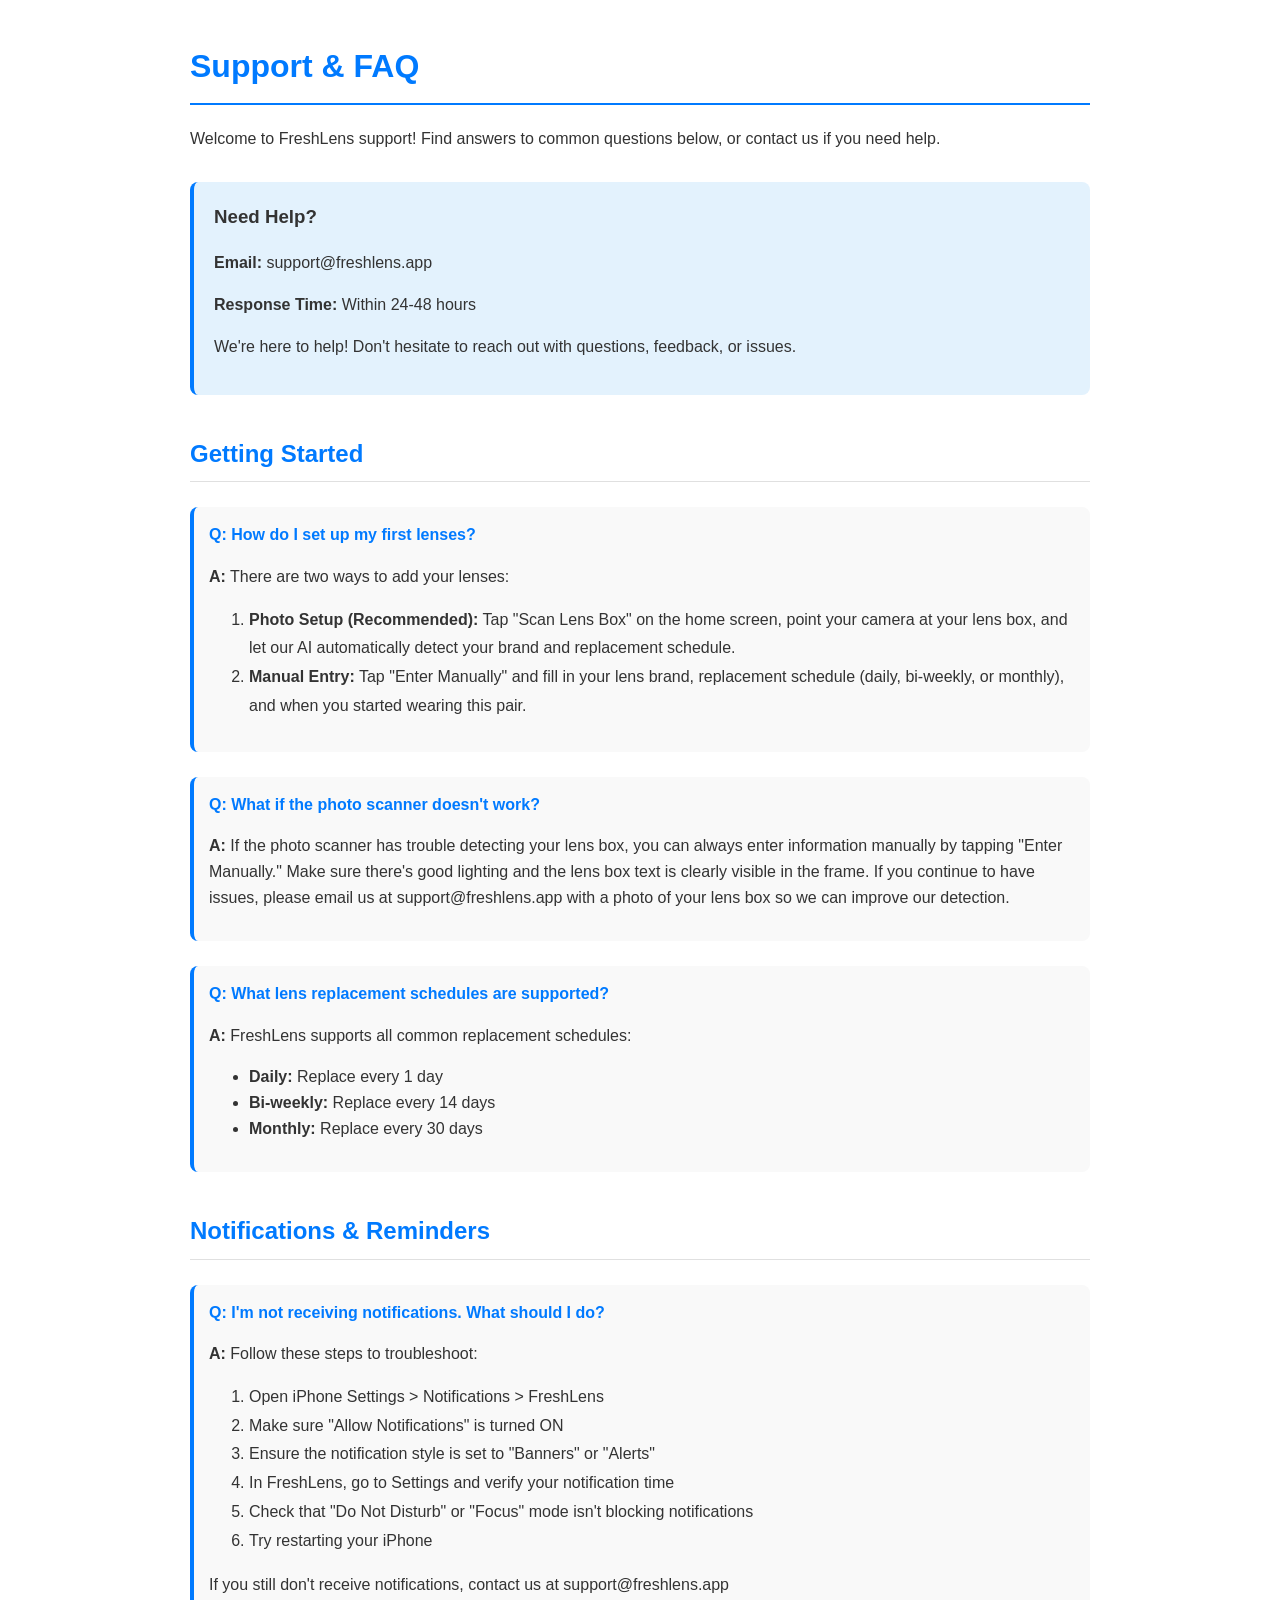
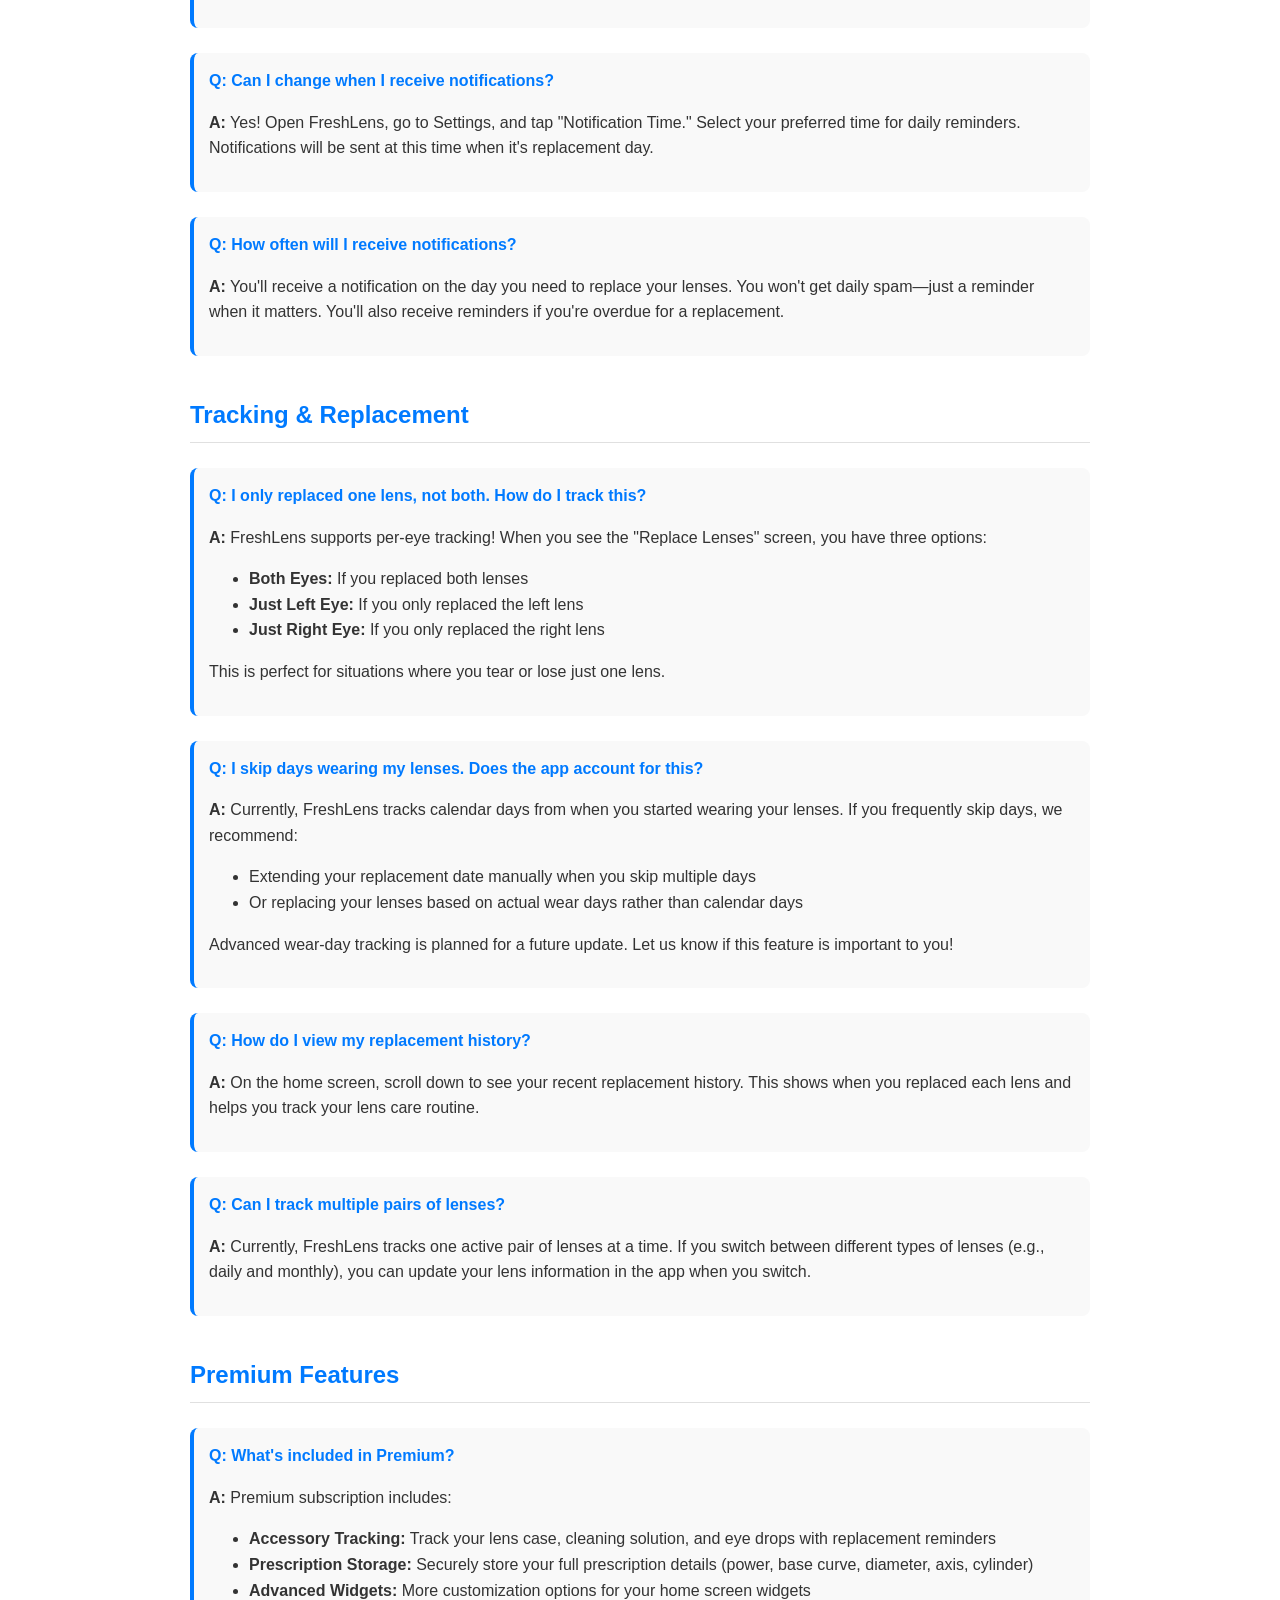
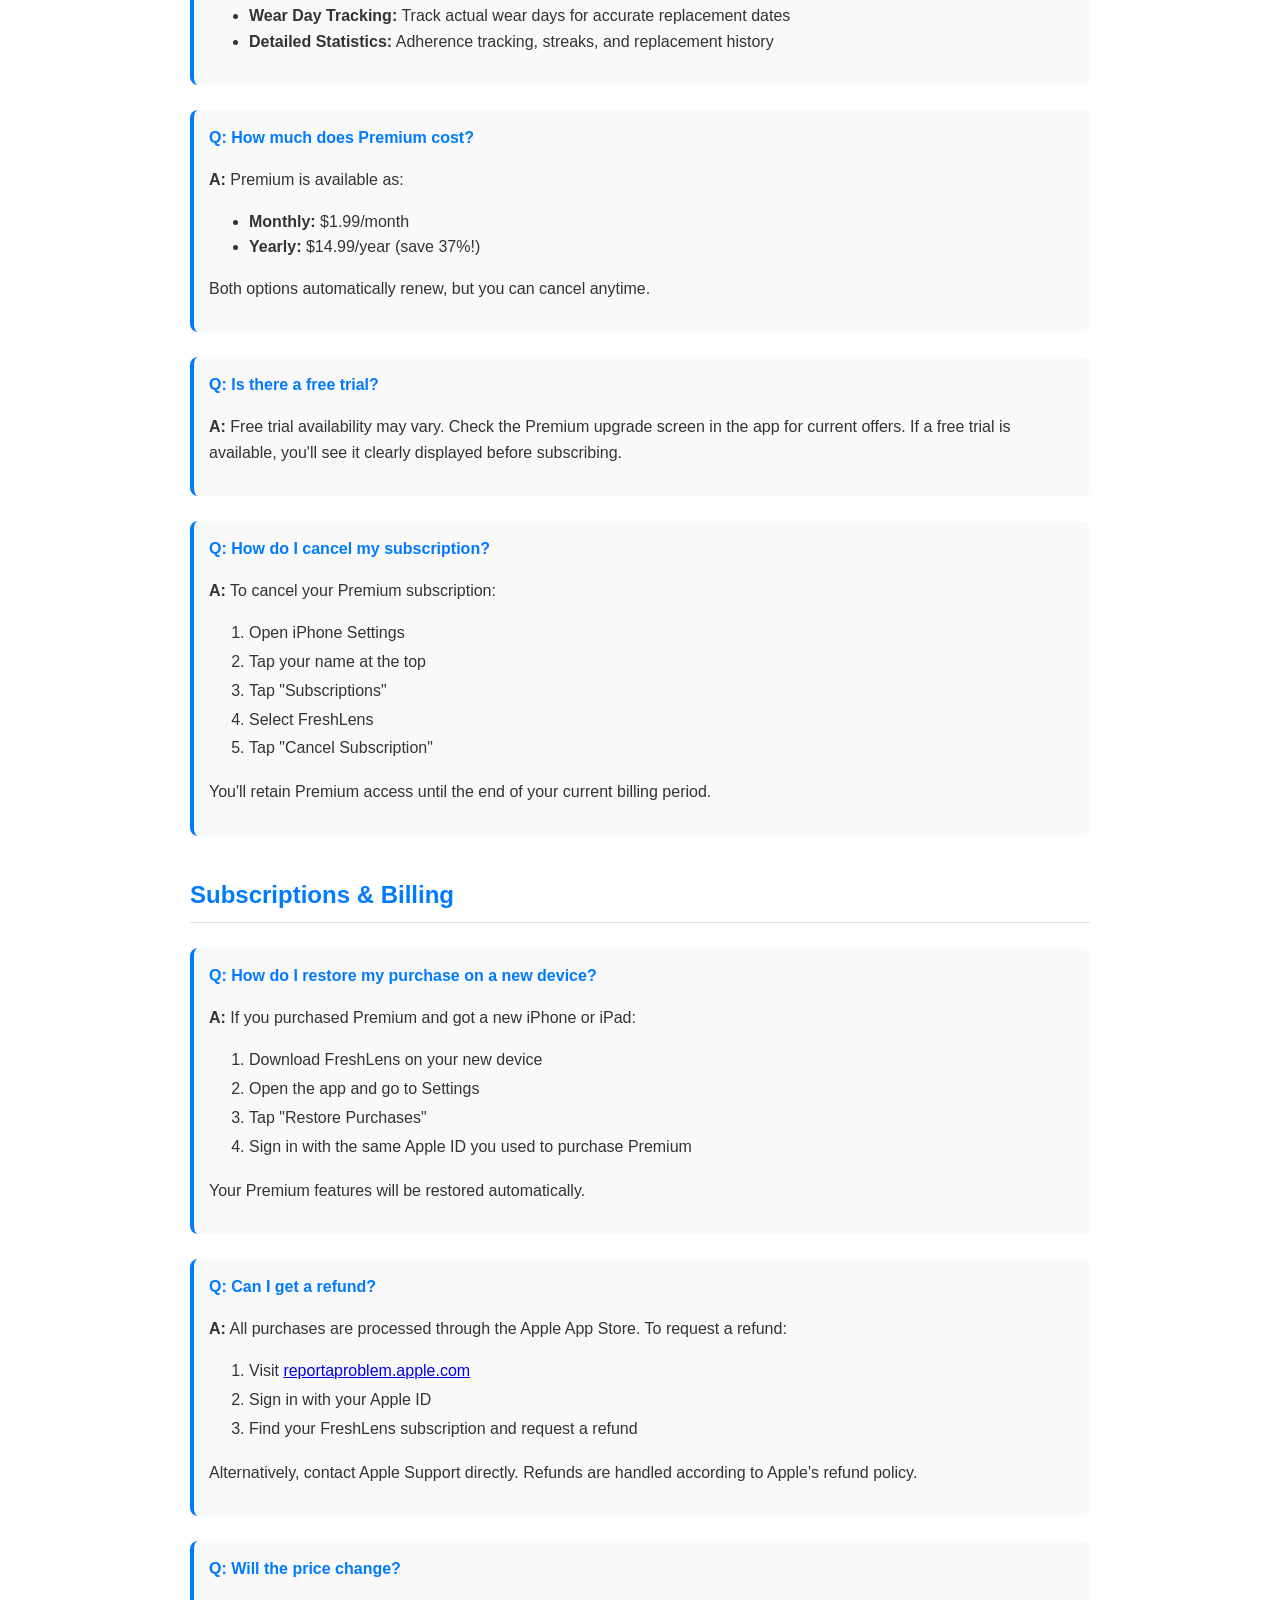
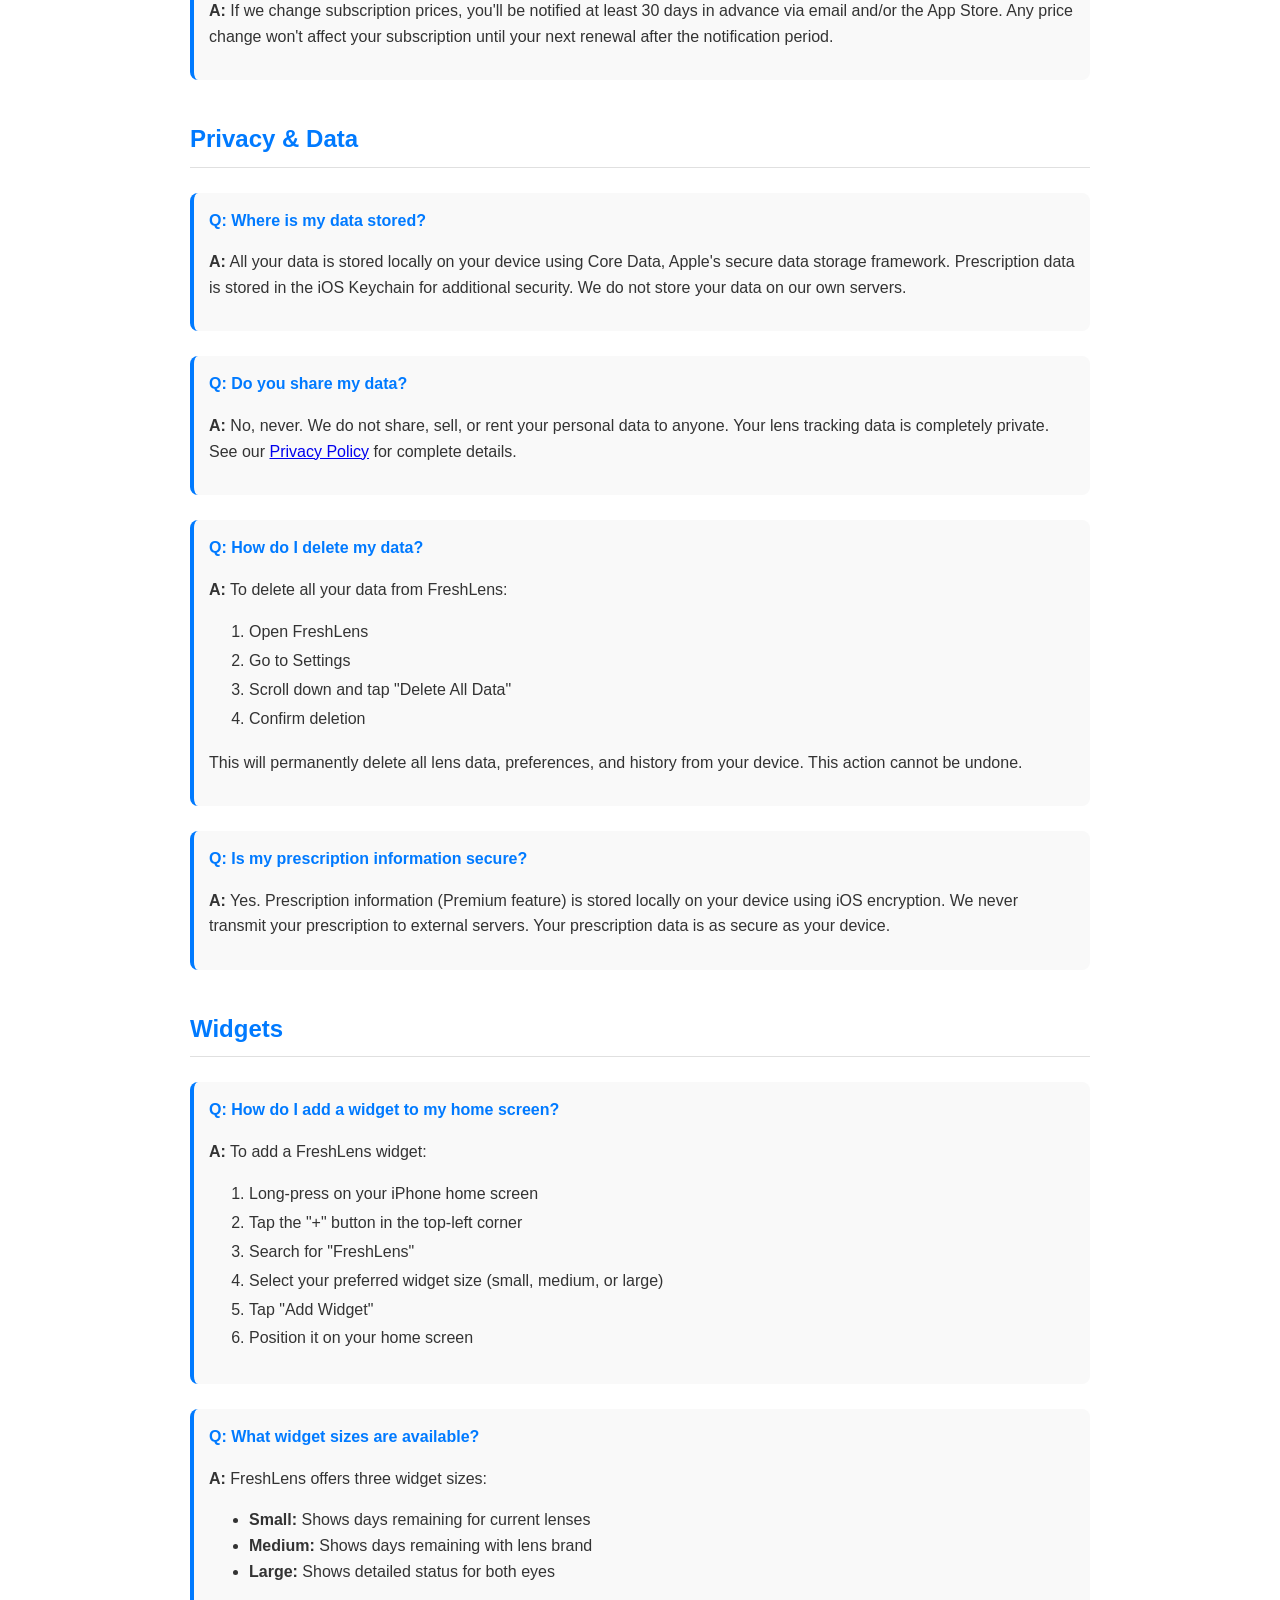
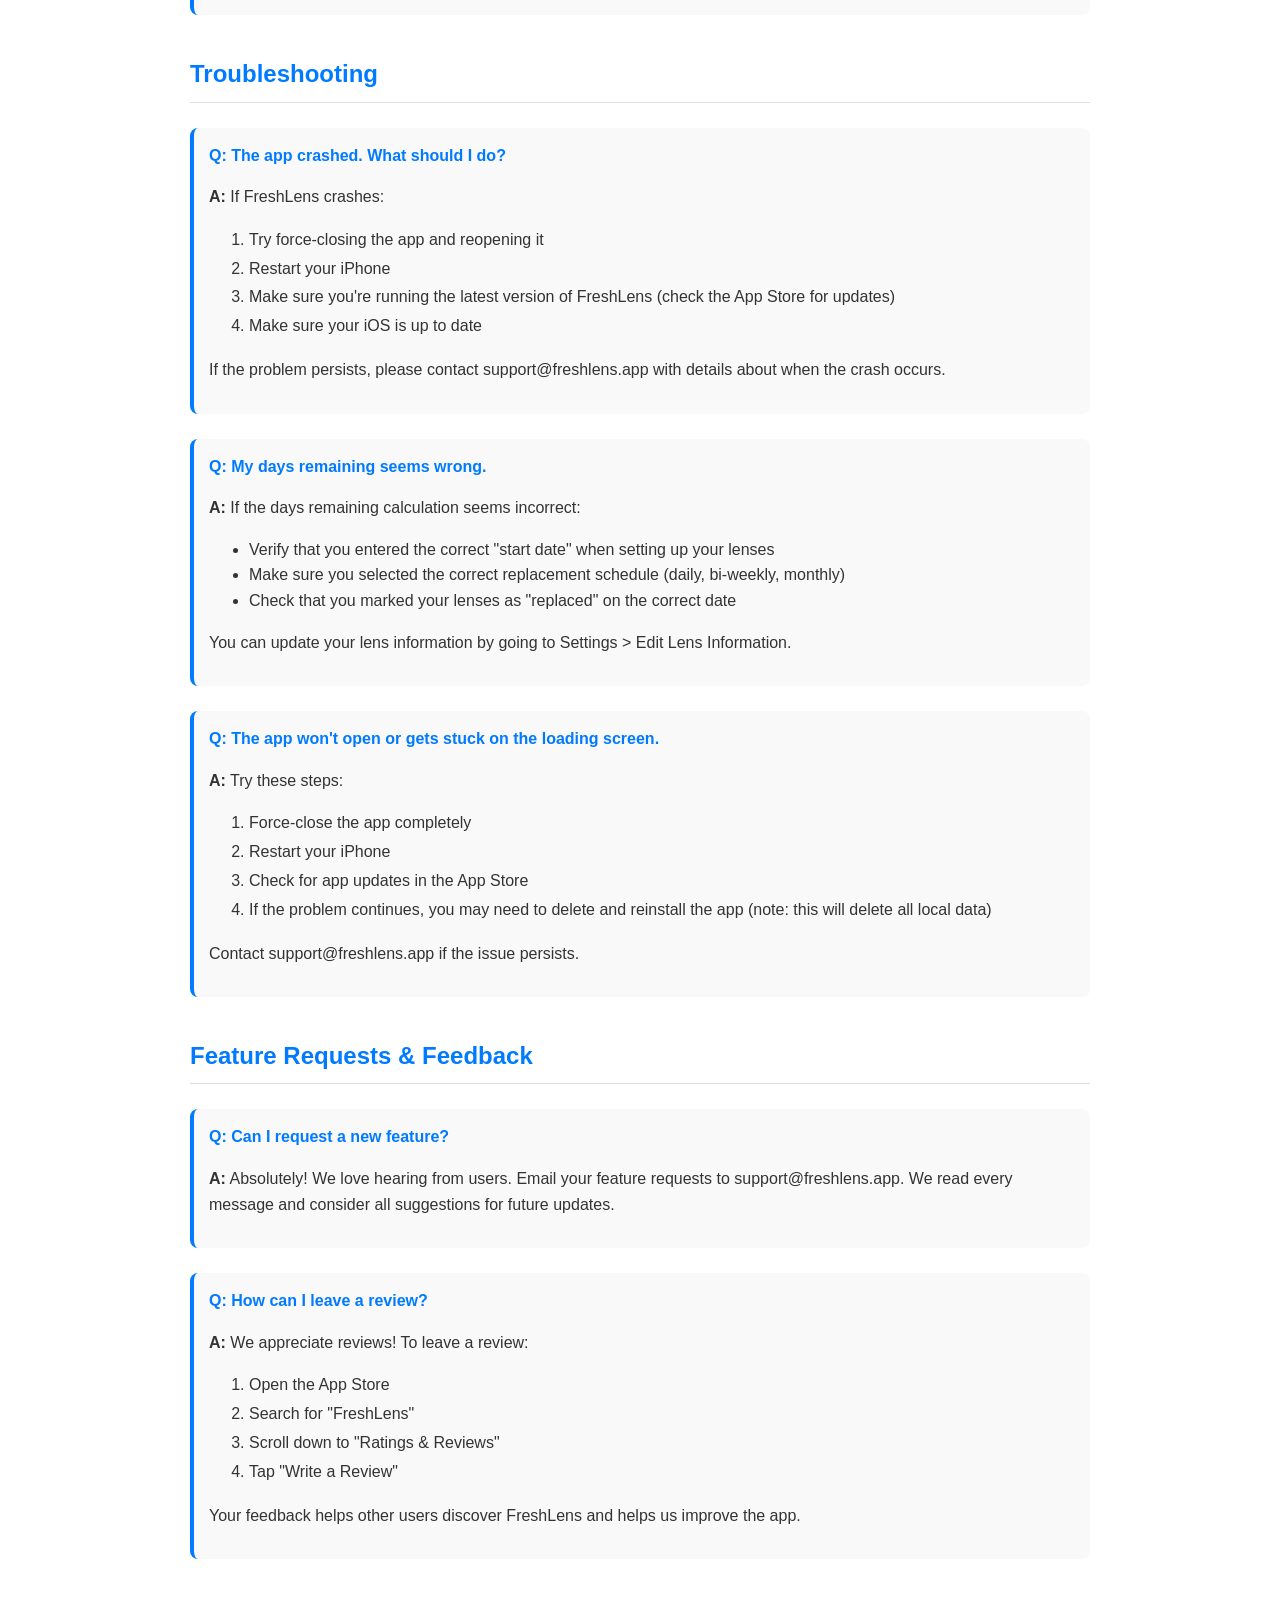
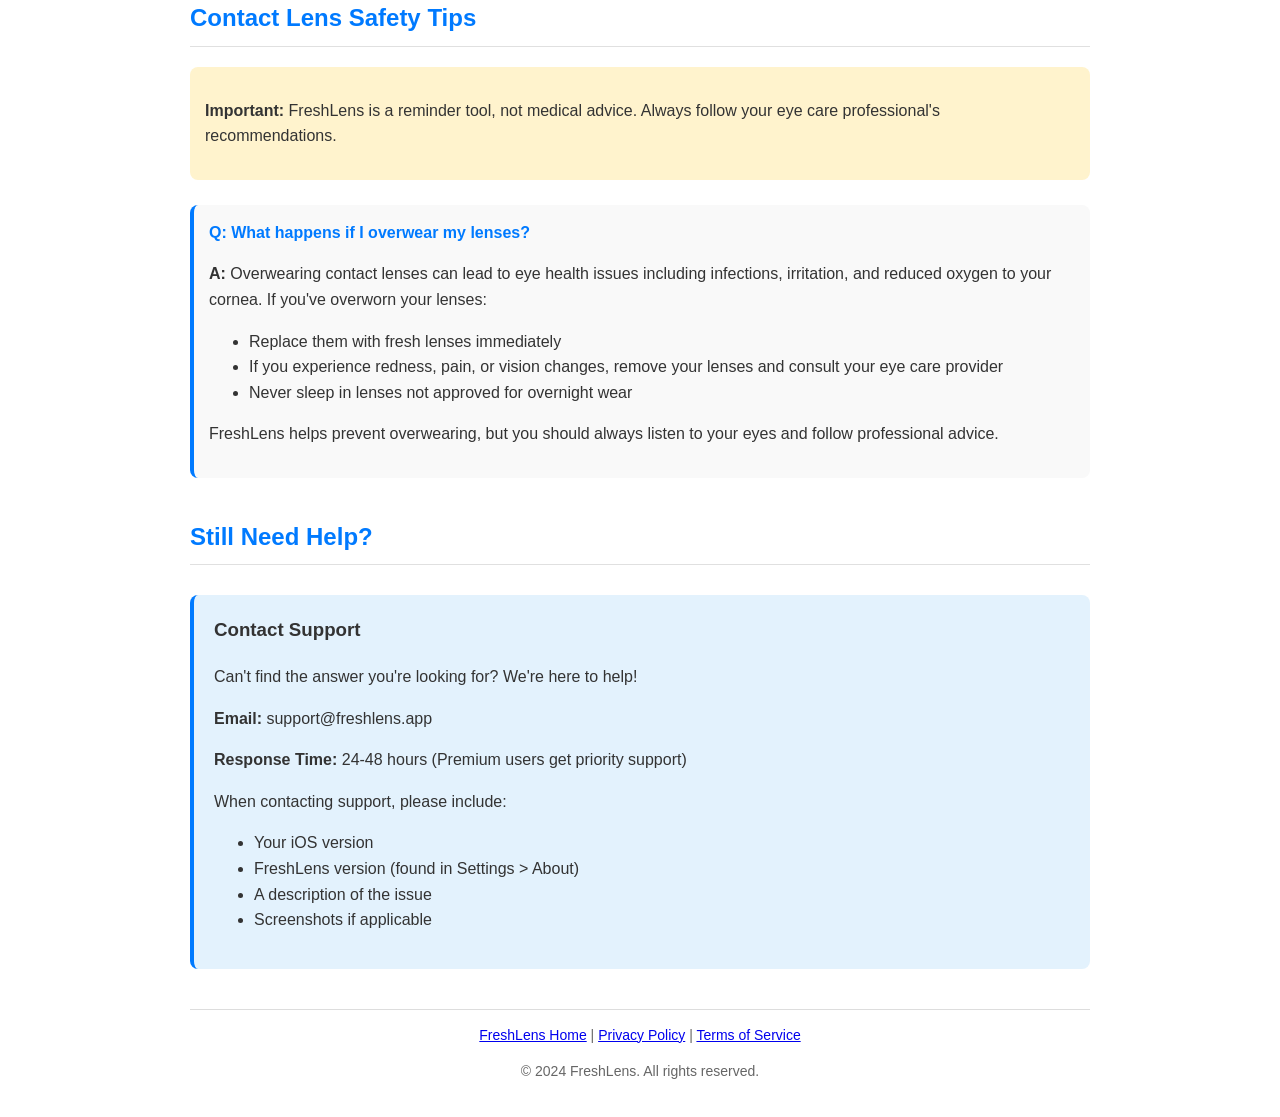
==== support.html @ 41b2eef4 "Initial: FreshLens legal pages (privacy, terms, support)" ====
<!DOCTYPE html>
<html lang="en">
<head>
    <meta charset="UTF-8">
    <meta name="viewport" content="width=device-width, initial-scale=1.0">
    <title>Support & FAQ - FreshLens</title>
    <style>
        body {
            font-family: -apple-system, BlinkMacSystemFont, 'Segoe UI', Roboto, Oxygen, Ubuntu, Cantarell, sans-serif;
            line-height: 1.6;
            max-width: 900px;
            margin: 0 auto;
            padding: 20px;
            color: #333;
        }
        h1 {
            color: #007AFF;
            border-bottom: 2px solid #007AFF;
            padding-bottom: 10px;
        }
        h2 {
            color: #007AFF;
            margin-top: 40px;
            border-bottom: 1px solid #e0e0e0;
            padding-bottom: 8px;
        }
        .faq-item {
            margin: 25px 0;
            padding: 15px;
            background: #f9f9f9;
            border-radius: 8px;
            border-left: 4px solid #007AFF;
        }
        .question {
            font-weight: bold;
            color: #007AFF;
            margin-bottom: 8px;
            font-size: 16px;
        }
        .answer {
            color: #333;
        }
        .contact-box {
            background: #e3f2fd;
            padding: 20px;
            border-radius: 8px;
            margin: 30px 0;
            border-left: 4px solid #007AFF;
        }
        .highlight {
            background: #fff3cd;
            padding: 15px;
            border-radius: 8px;
            margin: 20px 0;
        }
        ol {
            line-height: 1.8;
        }
    </style>
</head>
<body>
    <h1>Support & FAQ</h1>
    <p>Welcome to FreshLens support! Find answers to common questions below, or contact us if you need help.</p>

    <div class="contact-box">
        <h3 style="margin-top: 0;">Need Help?</h3>
        <p><strong>Email:</strong> support@freshlens.app</p>
        <p><strong>Response Time:</strong> Within 24-48 hours</p>
        <p>We're here to help! Don't hesitate to reach out with questions, feedback, or issues.</p>
    </div>

    <h2>Getting Started</h2>

    <div class="faq-item">
        <div class="question">Q: How do I set up my first lenses?</div>
        <div class="answer">
            <p><strong>A:</strong> There are two ways to add your lenses:</p>
            <ol>
                <li><strong>Photo Setup (Recommended):</strong> Tap "Scan Lens Box" on the home screen, point your camera at your lens box, and let our AI automatically detect your brand and replacement schedule.</li>
                <li><strong>Manual Entry:</strong> Tap "Enter Manually" and fill in your lens brand, replacement schedule (daily, bi-weekly, or monthly), and when you started wearing this pair.</li>
            </ol>
        </div>
    </div>

    <div class="faq-item">
        <div class="question">Q: What if the photo scanner doesn't work?</div>
        <div class="answer">
            <p><strong>A:</strong> If the photo scanner has trouble detecting your lens box, you can always enter information manually by tapping "Enter Manually." Make sure there's good lighting and the lens box text is clearly visible in the frame. If you continue to have issues, please email us at support@freshlens.app with a photo of your lens box so we can improve our detection.</p>
        </div>
    </div>

    <div class="faq-item">
        <div class="question">Q: What lens replacement schedules are supported?</div>
        <div class="answer">
            <p><strong>A:</strong> FreshLens supports all common replacement schedules:</p>
            <ul>
                <li><strong>Daily:</strong> Replace every 1 day</li>
                <li><strong>Bi-weekly:</strong> Replace every 14 days</li>
                <li><strong>Monthly:</strong> Replace every 30 days</li>
            </ul>
        </div>
    </div>

    <h2>Notifications & Reminders</h2>

    <div class="faq-item">
        <div class="question">Q: I'm not receiving notifications. What should I do?</div>
        <div class="answer">
            <p><strong>A:</strong> Follow these steps to troubleshoot:</p>
            <ol>
                <li>Open iPhone Settings > Notifications > FreshLens</li>
                <li>Make sure "Allow Notifications" is turned ON</li>
                <li>Ensure the notification style is set to "Banners" or "Alerts"</li>
                <li>In FreshLens, go to Settings and verify your notification time</li>
                <li>Check that "Do Not Disturb" or "Focus" mode isn't blocking notifications</li>
                <li>Try restarting your iPhone</li>
            </ol>
            <p>If you still don't receive notifications, contact us at support@freshlens.app</p>
        </div>
    </div>

    <div class="faq-item">
        <div class="question">Q: Can I change when I receive notifications?</div>
        <div class="answer">
            <p><strong>A:</strong> Yes! Open FreshLens, go to Settings, and tap "Notification Time." Select your preferred time for daily reminders. Notifications will be sent at this time when it's replacement day.</p>
        </div>
    </div>

    <div class="faq-item">
        <div class="question">Q: How often will I receive notifications?</div>
        <div class="answer">
            <p><strong>A:</strong> You'll receive a notification on the day you need to replace your lenses. You won't get daily spam—just a reminder when it matters. You'll also receive reminders if you're overdue for a replacement.</p>
        </div>
    </div>

    <h2>Tracking & Replacement</h2>

    <div class="faq-item">
        <div class="question">Q: I only replaced one lens, not both. How do I track this?</div>
        <div class="answer">
            <p><strong>A:</strong> FreshLens supports per-eye tracking! When you see the "Replace Lenses" screen, you have three options:</p>
            <ul>
                <li><strong>Both Eyes:</strong> If you replaced both lenses</li>
                <li><strong>Just Left Eye:</strong> If you only replaced the left lens</li>
                <li><strong>Just Right Eye:</strong> If you only replaced the right lens</li>
            </ul>
            <p>This is perfect for situations where you tear or lose just one lens.</p>
        </div>
    </div>

    <div class="faq-item">
        <div class="question">Q: I skip days wearing my lenses. Does the app account for this?</div>
        <div class="answer">
            <p><strong>A:</strong> Currently, FreshLens tracks calendar days from when you started wearing your lenses. If you frequently skip days, we recommend:</p>
            <ul>
                <li>Extending your replacement date manually when you skip multiple days</li>
                <li>Or replacing your lenses based on actual wear days rather than calendar days</li>
            </ul>
            <p>Advanced wear-day tracking is planned for a future update. Let us know if this feature is important to you!</p>
        </div>
    </div>

    <div class="faq-item">
        <div class="question">Q: How do I view my replacement history?</div>
        <div class="answer">
            <p><strong>A:</strong> On the home screen, scroll down to see your recent replacement history. This shows when you replaced each lens and helps you track your lens care routine.</p>
        </div>
    </div>

    <div class="faq-item">
        <div class="question">Q: Can I track multiple pairs of lenses?</div>
        <div class="answer">
            <p><strong>A:</strong> Currently, FreshLens tracks one active pair of lenses at a time. If you switch between different types of lenses (e.g., daily and monthly), you can update your lens information in the app when you switch.</p>
        </div>
    </div>

    <h2>Premium Features</h2>

    <div class="faq-item">
        <div class="question">Q: What's included in Premium?</div>
        <div class="answer">
            <p><strong>A:</strong> Premium subscription includes:</p>
            <ul>
                <li><strong>Accessory Tracking:</strong> Track your lens case, cleaning solution, and eye drops with replacement reminders</li>
                <li><strong>Prescription Storage:</strong> Securely store your full prescription details (power, base curve, diameter, axis, cylinder)</li>
                <li><strong>Advanced Widgets:</strong> More customization options for your home screen widgets</li>
                <li><strong>Wear Day Tracking:</strong> Track actual wear days for accurate replacement dates</li>
                <li><strong>Detailed Statistics:</strong> Adherence tracking, streaks, and replacement history</li>
            </ul>
        </div>
    </div>

    <div class="faq-item">
        <div class="question">Q: How much does Premium cost?</div>
        <div class="answer">
            <p><strong>A:</strong> Premium is available as:</p>
            <ul>
                <li><strong>Monthly:</strong> $1.99/month</li>
                <li><strong>Yearly:</strong> $14.99/year (save 37%!)</li>
            </ul>
            <p>Both options automatically renew, but you can cancel anytime.</p>
        </div>
    </div>

    <div class="faq-item">
        <div class="question">Q: Is there a free trial?</div>
        <div class="answer">
            <p><strong>A:</strong> Free trial availability may vary. Check the Premium upgrade screen in the app for current offers. If a free trial is available, you'll see it clearly displayed before subscribing.</p>
        </div>
    </div>

    <div class="faq-item">
        <div class="question">Q: How do I cancel my subscription?</div>
        <div class="answer">
            <p><strong>A:</strong> To cancel your Premium subscription:</p>
            <ol>
                <li>Open iPhone Settings</li>
                <li>Tap your name at the top</li>
                <li>Tap "Subscriptions"</li>
                <li>Select FreshLens</li>
                <li>Tap "Cancel Subscription"</li>
            </ol>
            <p>You'll retain Premium access until the end of your current billing period.</p>
        </div>
    </div>

    <h2>Subscriptions & Billing</h2>

    <div class="faq-item">
        <div class="question">Q: How do I restore my purchase on a new device?</div>
        <div class="answer">
            <p><strong>A:</strong> If you purchased Premium and got a new iPhone or iPad:</p>
            <ol>
                <li>Download FreshLens on your new device</li>
                <li>Open the app and go to Settings</li>
                <li>Tap "Restore Purchases"</li>
                <li>Sign in with the same Apple ID you used to purchase Premium</li>
            </ol>
            <p>Your Premium features will be restored automatically.</p>
        </div>
    </div>

    <div class="faq-item">
        <div class="question">Q: Can I get a refund?</div>
        <div class="answer">
            <p><strong>A:</strong> All purchases are processed through the Apple App Store. To request a refund:</p>
            <ol>
                <li>Visit <a href="https://reportaproblem.apple.com" target="_blank">reportaproblem.apple.com</a></li>
                <li>Sign in with your Apple ID</li>
                <li>Find your FreshLens subscription and request a refund</li>
            </ol>
            <p>Alternatively, contact Apple Support directly. Refunds are handled according to Apple's refund policy.</p>
        </div>
    </div>

    <div class="faq-item">
        <div class="question">Q: Will the price change?</div>
        <div class="answer">
            <p><strong>A:</strong> If we change subscription prices, you'll be notified at least 30 days in advance via email and/or the App Store. Any price change won't affect your subscription until your next renewal after the notification period.</p>
        </div>
    </div>

    <h2>Privacy & Data</h2>

    <div class="faq-item">
        <div class="question">Q: Where is my data stored?</div>
        <div class="answer">
            <p><strong>A:</strong> All your data is stored locally on your device using Core Data, Apple's secure data storage framework. Prescription data is stored in the iOS Keychain for additional security. We do not store your data on our own servers.</p>
        </div>
    </div>

    <div class="faq-item">
        <div class="question">Q: Do you share my data?</div>
        <div class="answer">
            <p><strong>A:</strong> No, never. We do not share, sell, or rent your personal data to anyone. Your lens tracking data is completely private. See our <a href="https://freshlens.app/privacy">Privacy Policy</a> for complete details.</p>
        </div>
    </div>

    <div class="faq-item">
        <div class="question">Q: How do I delete my data?</div>
        <div class="answer">
            <p><strong>A:</strong> To delete all your data from FreshLens:</p>
            <ol>
                <li>Open FreshLens</li>
                <li>Go to Settings</li>
                <li>Scroll down and tap "Delete All Data"</li>
                <li>Confirm deletion</li>
            </ol>
            <p>This will permanently delete all lens data, preferences, and history from your device. This action cannot be undone.</p>
        </div>
    </div>

    <div class="faq-item">
        <div class="question">Q: Is my prescription information secure?</div>
        <div class="answer">
            <p><strong>A:</strong> Yes. Prescription information (Premium feature) is stored locally on your device using iOS encryption. We never transmit your prescription to external servers. Your prescription data is as secure as your device.</p>
        </div>
    </div>

    <h2>Widgets</h2>

    <div class="faq-item">
        <div class="question">Q: How do I add a widget to my home screen?</div>
        <div class="answer">
            <p><strong>A:</strong> To add a FreshLens widget:</p>
            <ol>
                <li>Long-press on your iPhone home screen</li>
                <li>Tap the "+" button in the top-left corner</li>
                <li>Search for "FreshLens"</li>
                <li>Select your preferred widget size (small, medium, or large)</li>
                <li>Tap "Add Widget"</li>
                <li>Position it on your home screen</li>
            </ol>
        </div>
    </div>

    <div class="faq-item">
        <div class="question">Q: What widget sizes are available?</div>
        <div class="answer">
            <p><strong>A:</strong> FreshLens offers three widget sizes:</p>
            <ul>
                <li><strong>Small:</strong> Shows days remaining for current lenses</li>
                <li><strong>Medium:</strong> Shows days remaining with lens brand</li>
                <li><strong>Large:</strong> Shows detailed status for both eyes</li>
            </ul>
        </div>
    </div>

    <h2>Troubleshooting</h2>

    <div class="faq-item">
        <div class="question">Q: The app crashed. What should I do?</div>
        <div class="answer">
            <p><strong>A:</strong> If FreshLens crashes:</p>
            <ol>
                <li>Try force-closing the app and reopening it</li>
                <li>Restart your iPhone</li>
                <li>Make sure you're running the latest version of FreshLens (check the App Store for updates)</li>
                <li>Make sure your iOS is up to date</li>
            </ol>
            <p>If the problem persists, please contact support@freshlens.app with details about when the crash occurs.</p>
        </div>
    </div>

    <div class="faq-item">
        <div class="question">Q: My days remaining seems wrong.</div>
        <div class="answer">
            <p><strong>A:</strong> If the days remaining calculation seems incorrect:</p>
            <ul>
                <li>Verify that you entered the correct "start date" when setting up your lenses</li>
                <li>Make sure you selected the correct replacement schedule (daily, bi-weekly, monthly)</li>
                <li>Check that you marked your lenses as "replaced" on the correct date</li>
            </ul>
            <p>You can update your lens information by going to Settings > Edit Lens Information.</p>
        </div>
    </div>

    <div class="faq-item">
        <div class="question">Q: The app won't open or gets stuck on the loading screen.</div>
        <div class="answer">
            <p><strong>A:</strong> Try these steps:</p>
            <ol>
                <li>Force-close the app completely</li>
                <li>Restart your iPhone</li>
                <li>Check for app updates in the App Store</li>
                <li>If the problem continues, you may need to delete and reinstall the app (note: this will delete all local data)</li>
            </ol>
            <p>Contact support@freshlens.app if the issue persists.</p>
        </div>
    </div>

    <h2>Feature Requests & Feedback</h2>

    <div class="faq-item">
        <div class="question">Q: Can I request a new feature?</div>
        <div class="answer">
            <p><strong>A:</strong> Absolutely! We love hearing from users. Email your feature requests to support@freshlens.app. We read every message and consider all suggestions for future updates.</p>
        </div>
    </div>

    <div class="faq-item">
        <div class="question">Q: How can I leave a review?</div>
        <div class="answer">
            <p><strong>A:</strong> We appreciate reviews! To leave a review:</p>
            <ol>
                <li>Open the App Store</li>
                <li>Search for "FreshLens"</li>
                <li>Scroll down to "Ratings & Reviews"</li>
                <li>Tap "Write a Review"</li>
            </ol>
            <p>Your feedback helps other users discover FreshLens and helps us improve the app.</p>
        </div>
    </div>

    <h2>Contact Lens Safety Tips</h2>

    <div class="highlight">
        <p><strong>Important:</strong> FreshLens is a reminder tool, not medical advice. Always follow your eye care professional's recommendations.</p>
    </div>

    <div class="faq-item">
        <div class="question">Q: What happens if I overwear my lenses?</div>
        <div class="answer">
            <p><strong>A:</strong> Overwearing contact lenses can lead to eye health issues including infections, irritation, and reduced oxygen to your cornea. If you've overworn your lenses:</p>
            <ul>
                <li>Replace them with fresh lenses immediately</li>
                <li>If you experience redness, pain, or vision changes, remove your lenses and consult your eye care provider</li>
                <li>Never sleep in lenses not approved for overnight wear</li>
            </ul>
            <p>FreshLens helps prevent overwearing, but you should always listen to your eyes and follow professional advice.</p>
        </div>
    </div>

    <h2>Still Need Help?</h2>

    <div class="contact-box">
        <h3 style="margin-top: 0;">Contact Support</h3>
        <p>Can't find the answer you're looking for? We're here to help!</p>
        <p><strong>Email:</strong> support@freshlens.app</p>
        <p><strong>Response Time:</strong> 24-48 hours (Premium users get priority support)</p>
        <p>When contacting support, please include:</p>
        <ul>
            <li>Your iOS version</li>
            <li>FreshLens version (found in Settings > About)</li>
            <li>A description of the issue</li>
            <li>Screenshots if applicable</li>
        </ul>
    </div>

    <hr style="margin-top: 40px; border: none; border-top: 1px solid #ddd;">
    <p style="text-align: center; color: #666; font-size: 14px;">
        <a href="https://freshlens.app">FreshLens Home</a> |
        <a href="https://freshlens.app/privacy">Privacy Policy</a> |
        <a href="https://freshlens.app/terms">Terms of Service</a>
    </p>
    <p style="text-align: center; color: #666; font-size: 14px;">© 2024 FreshLens. All rights reserved.</p>
</body>
</html>
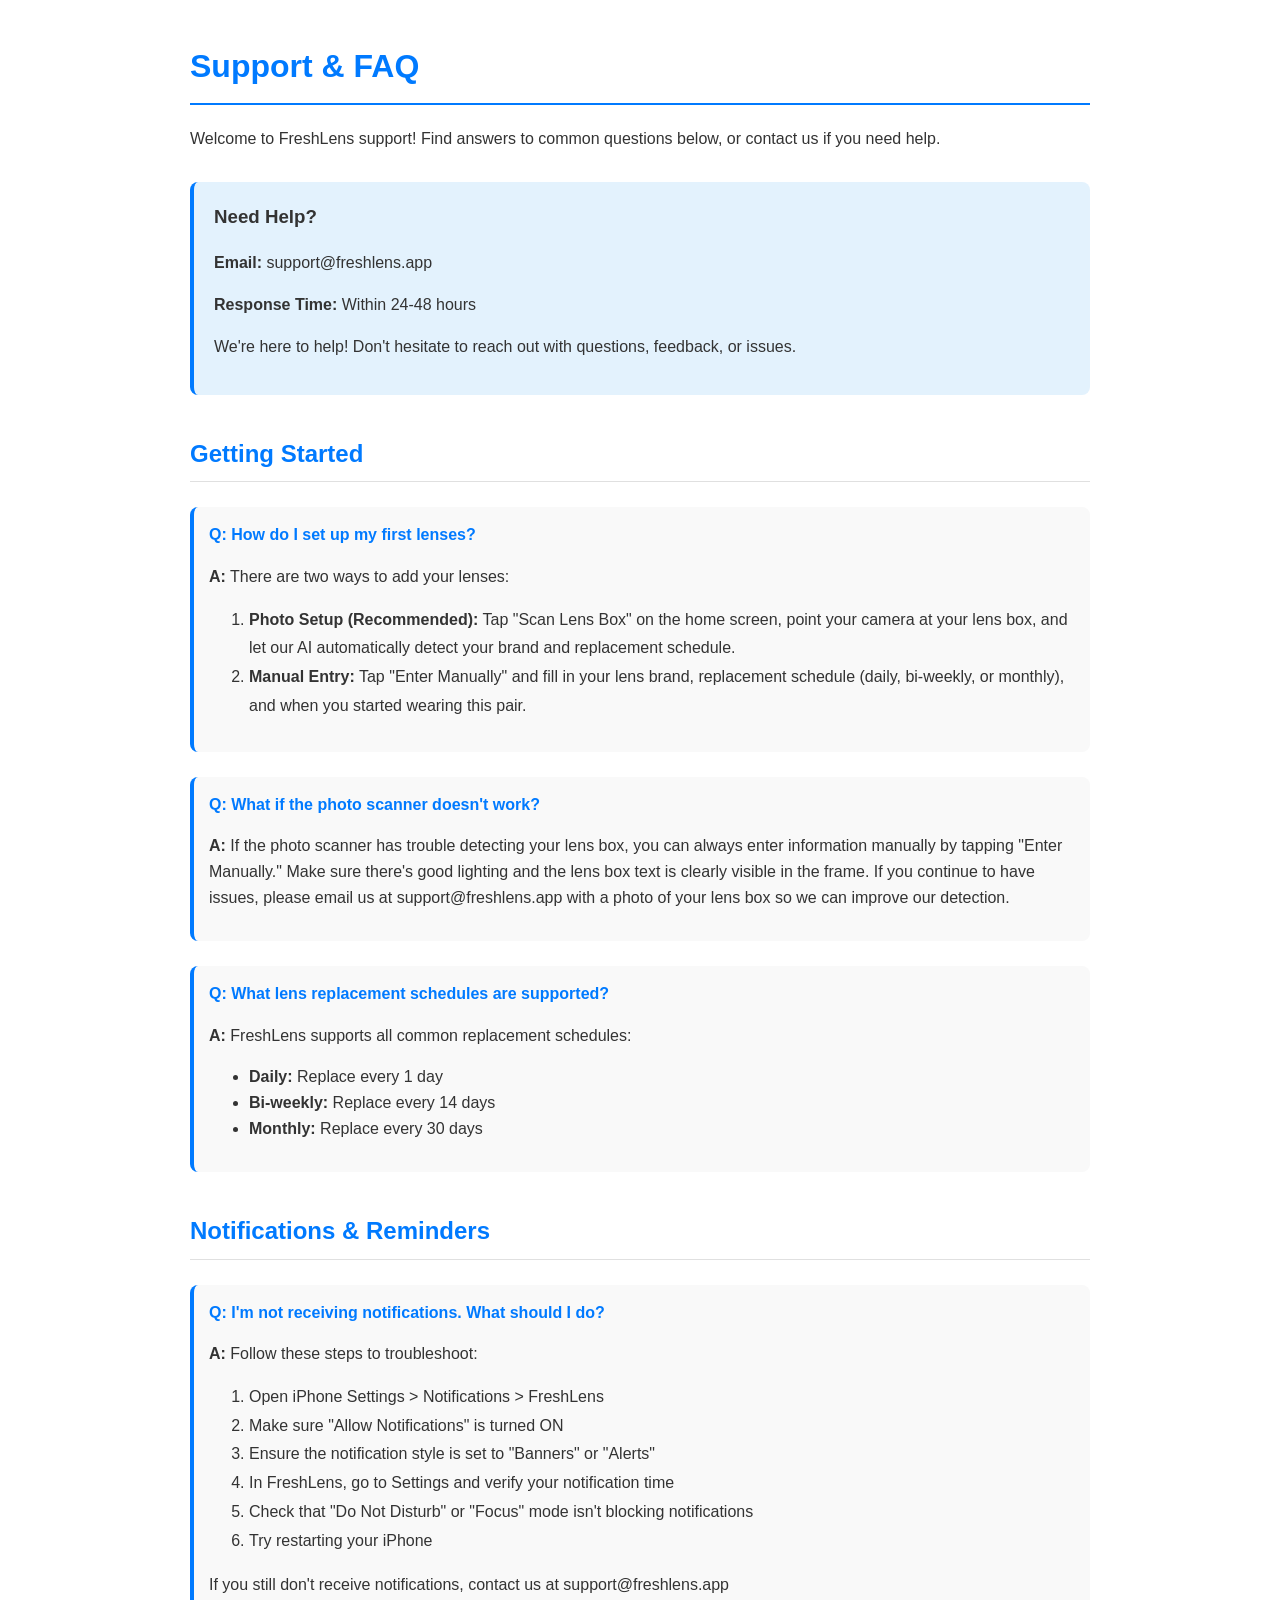
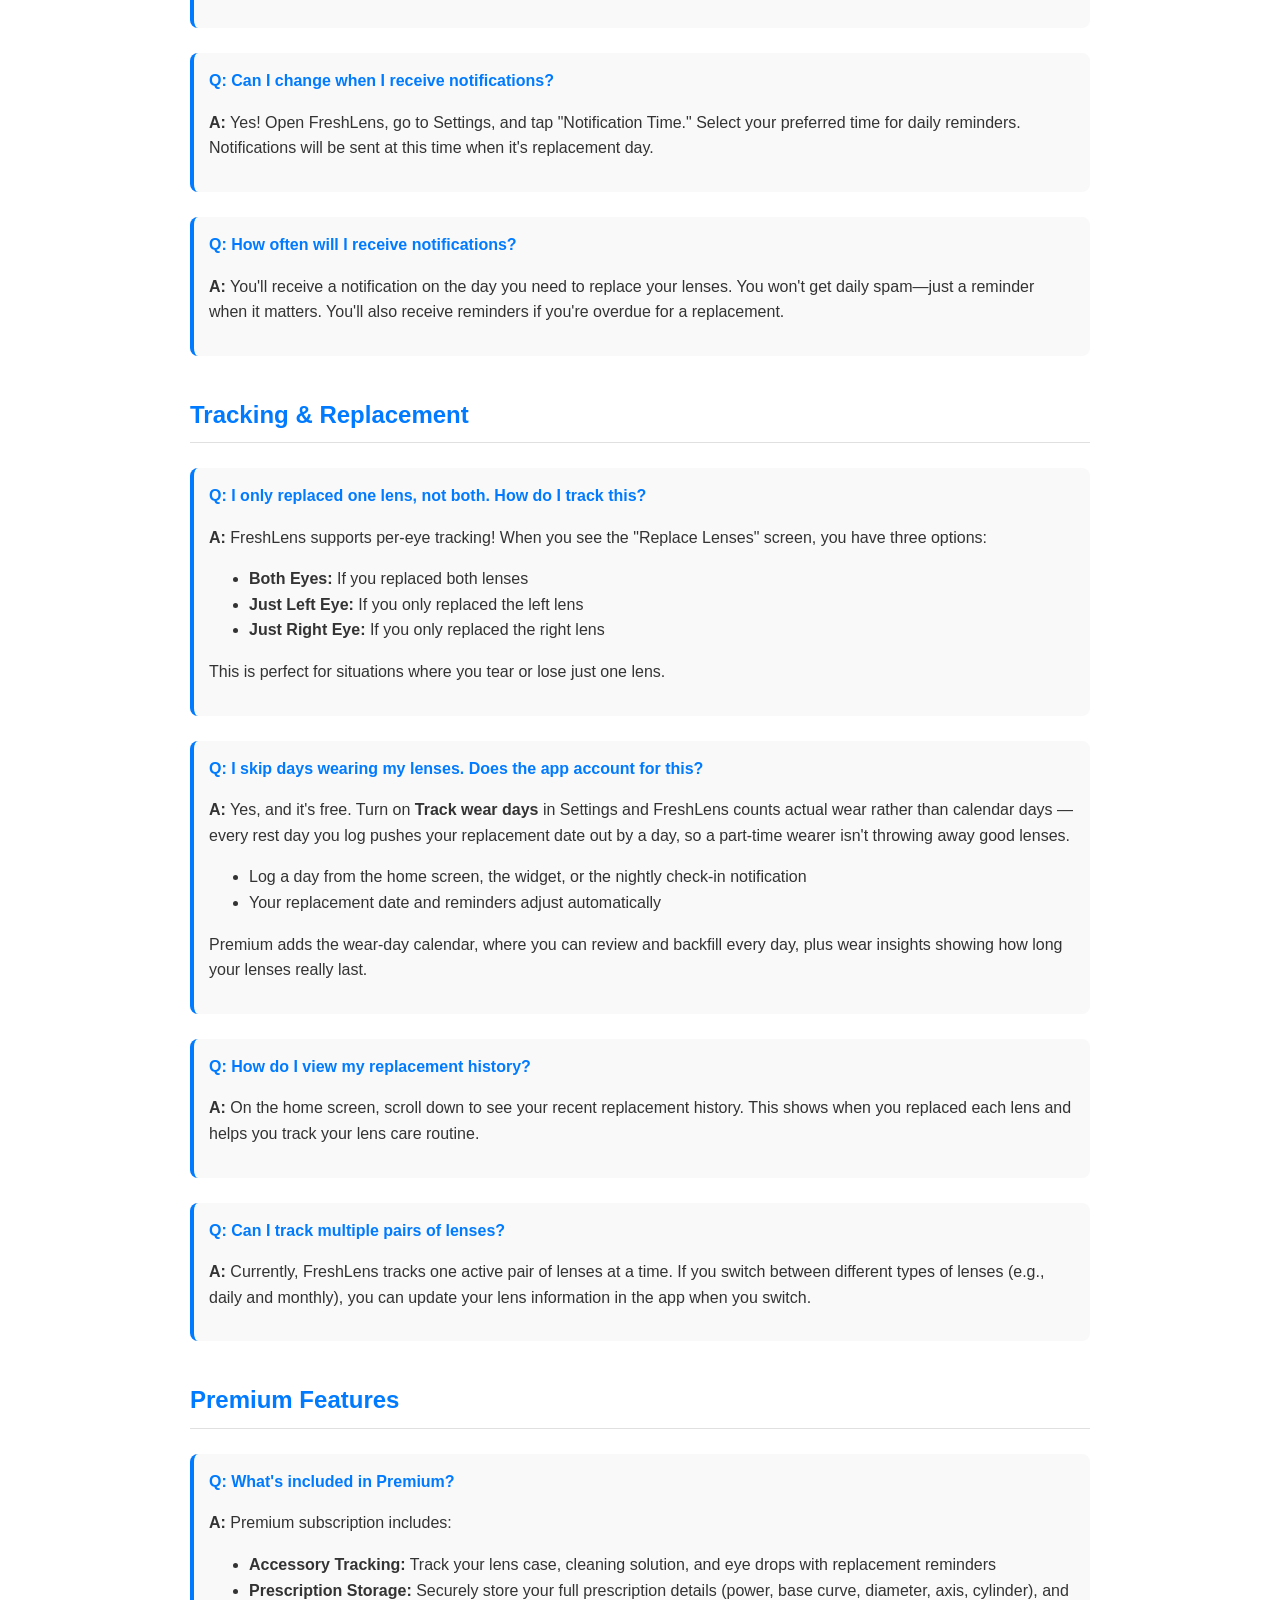
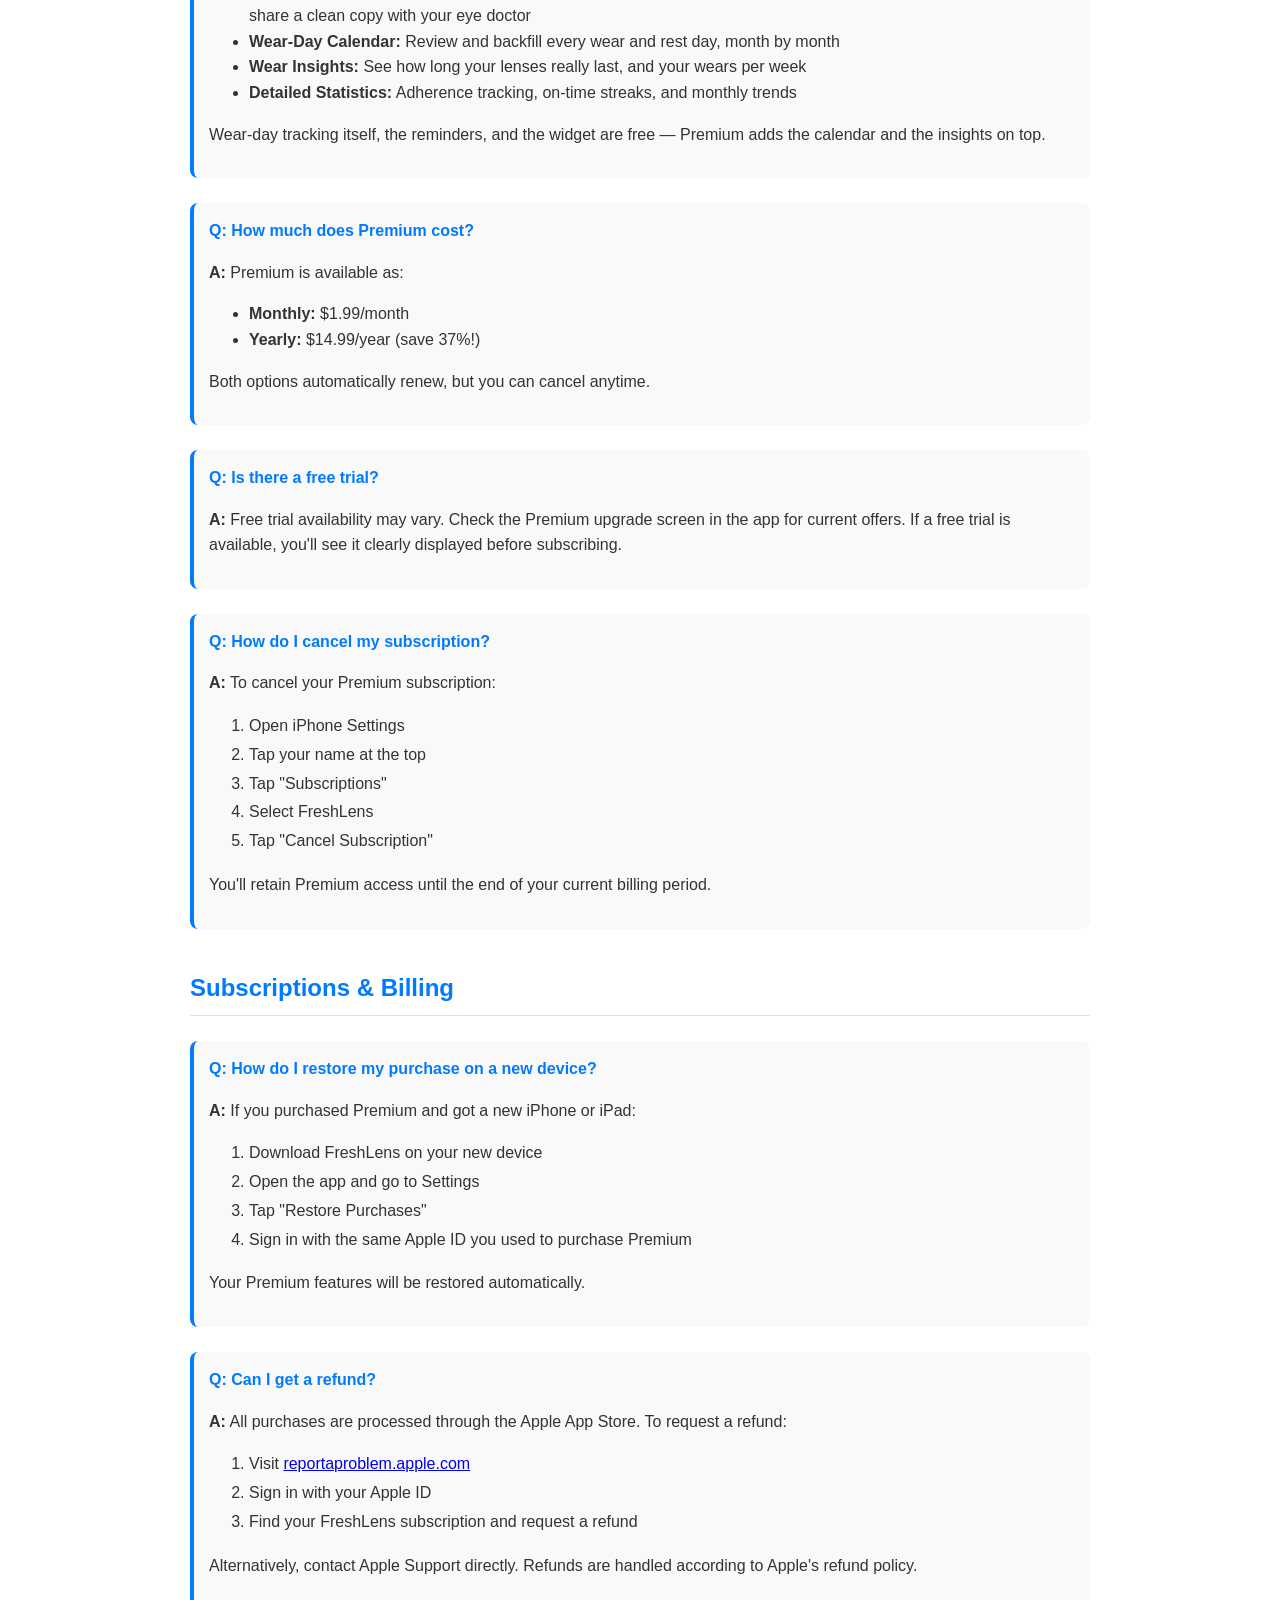
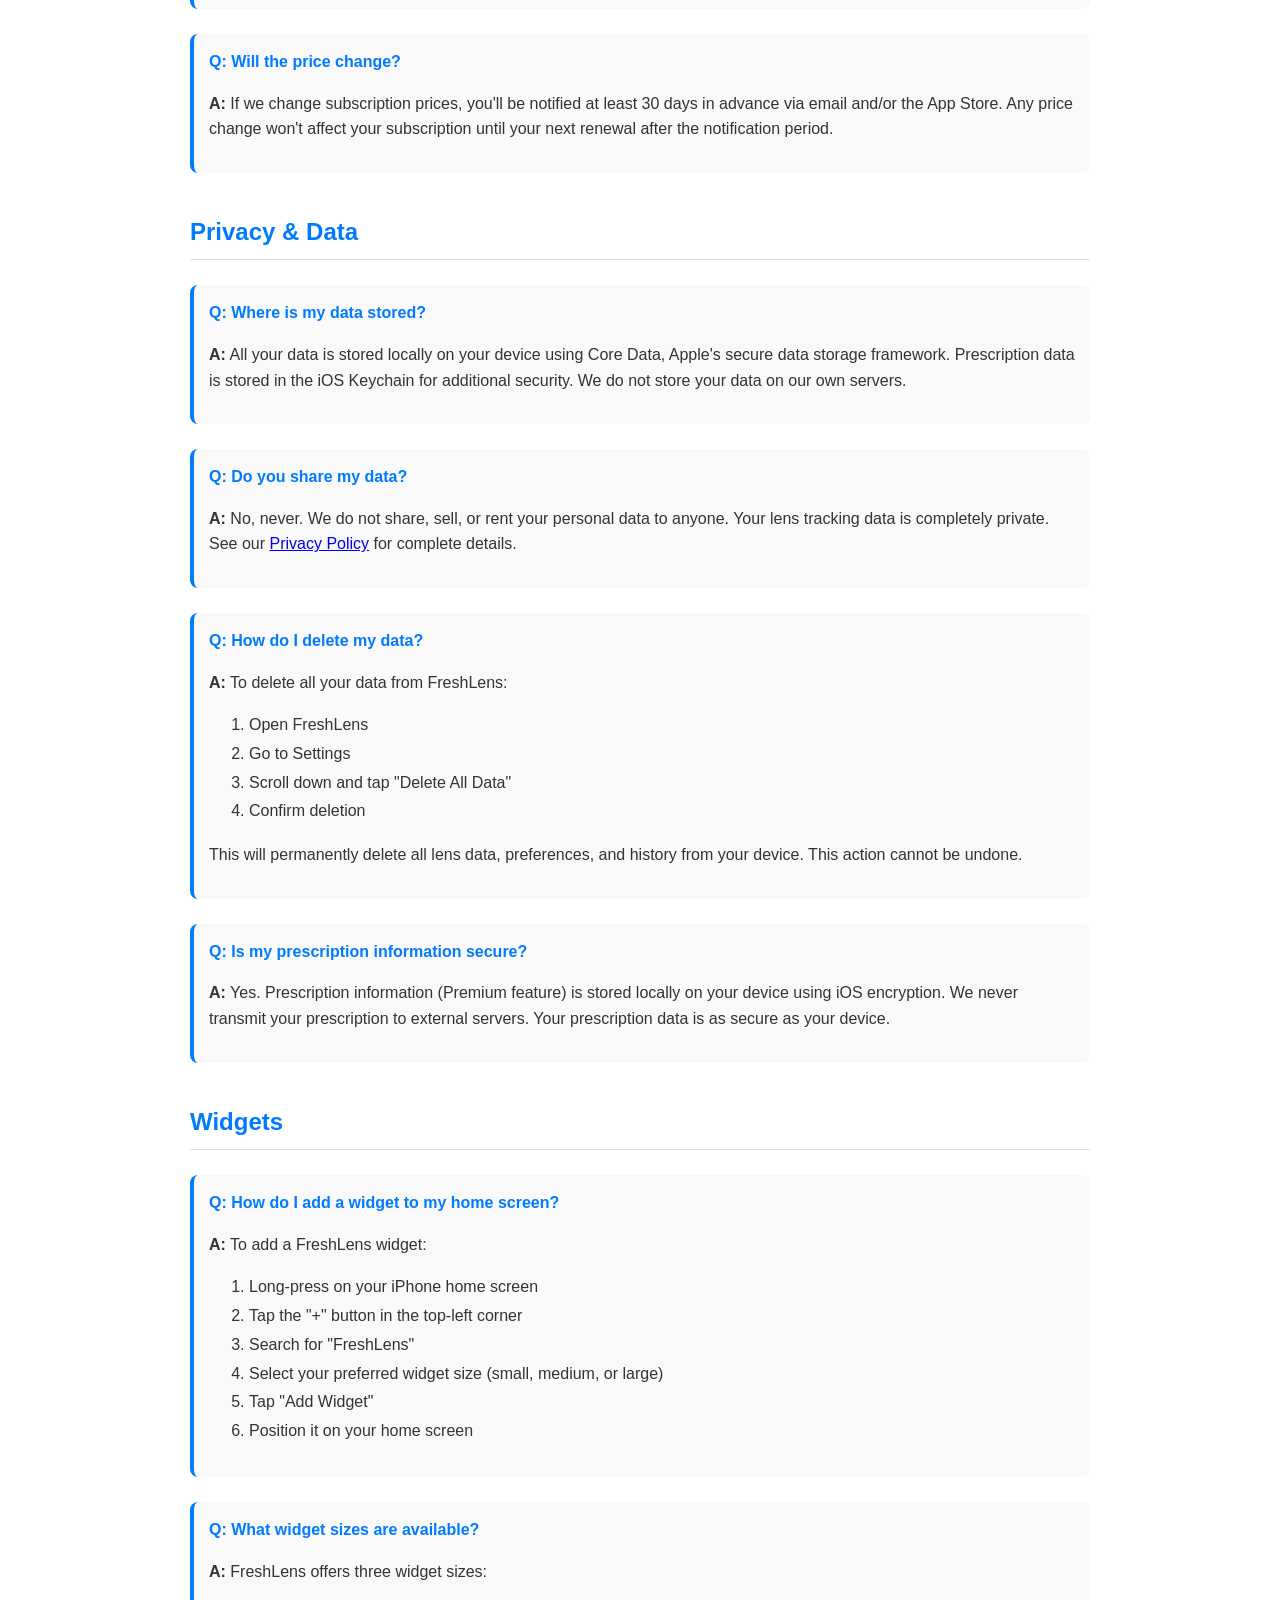
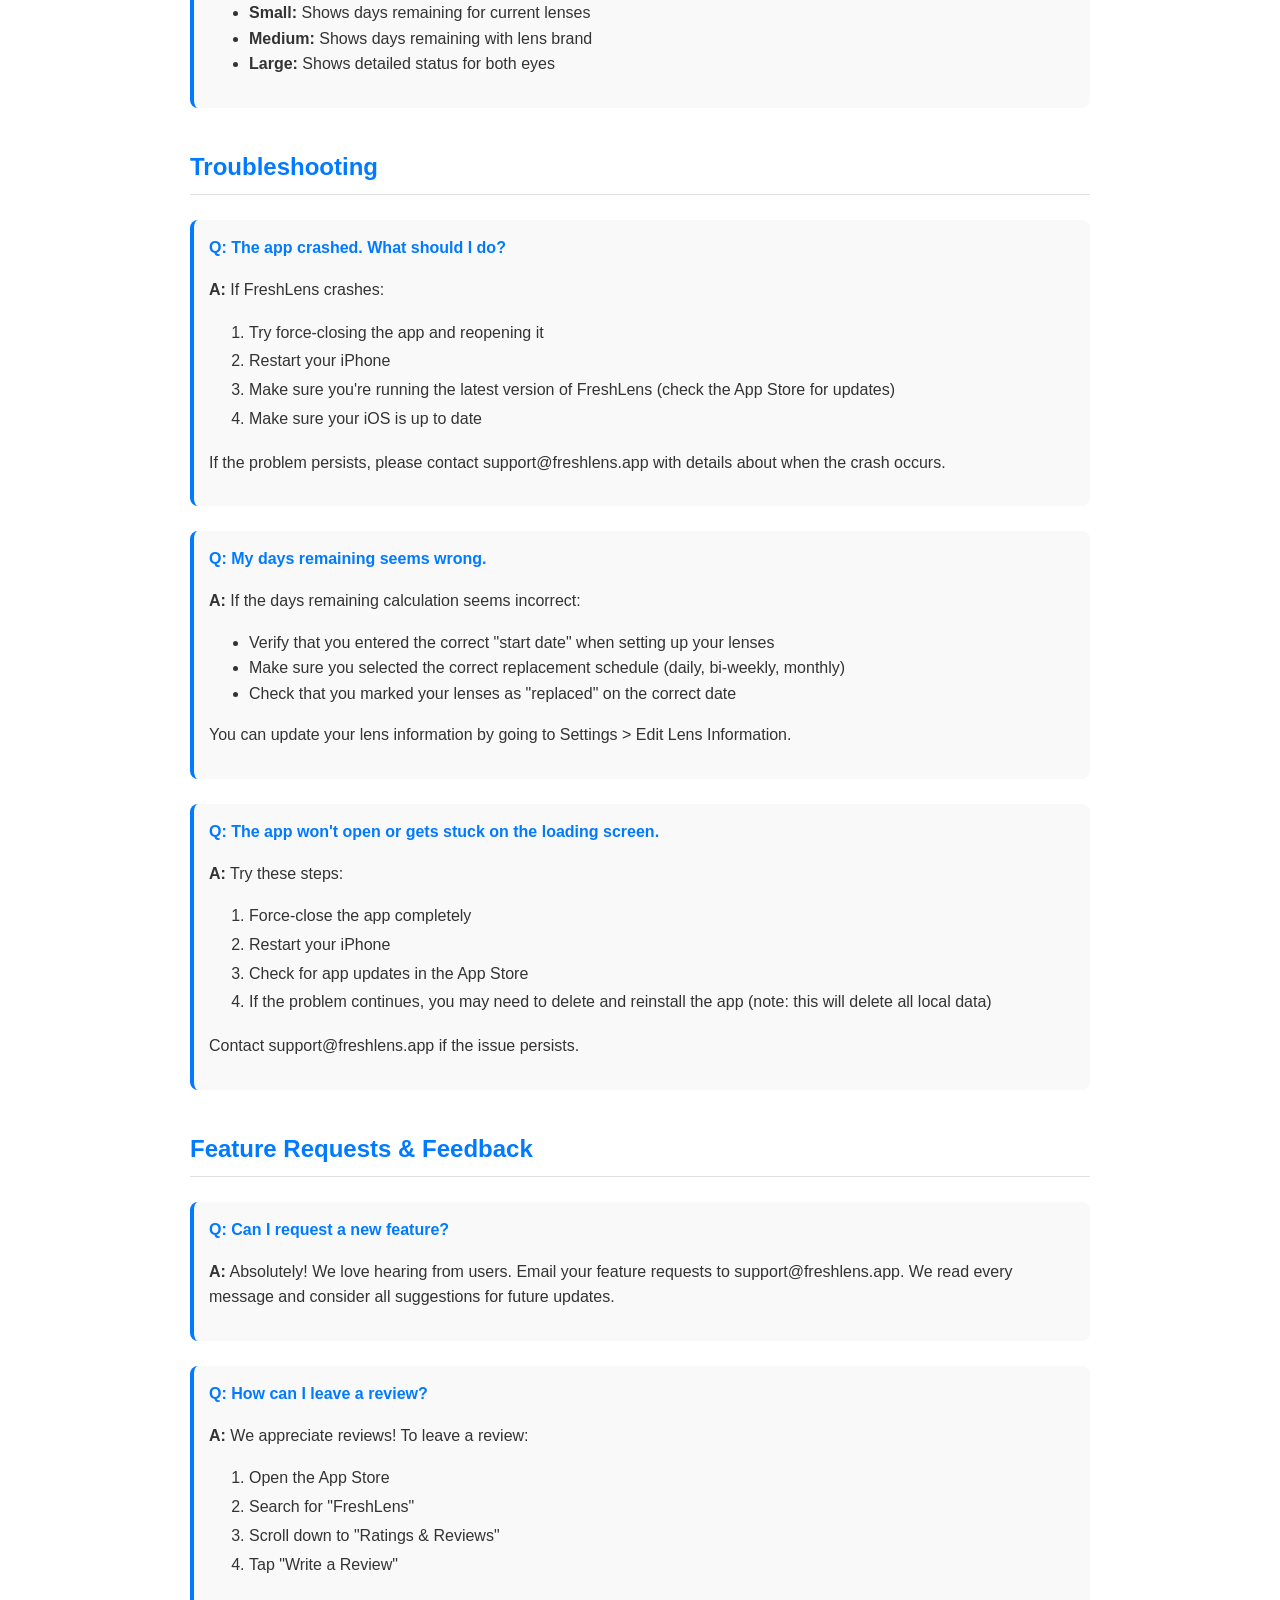
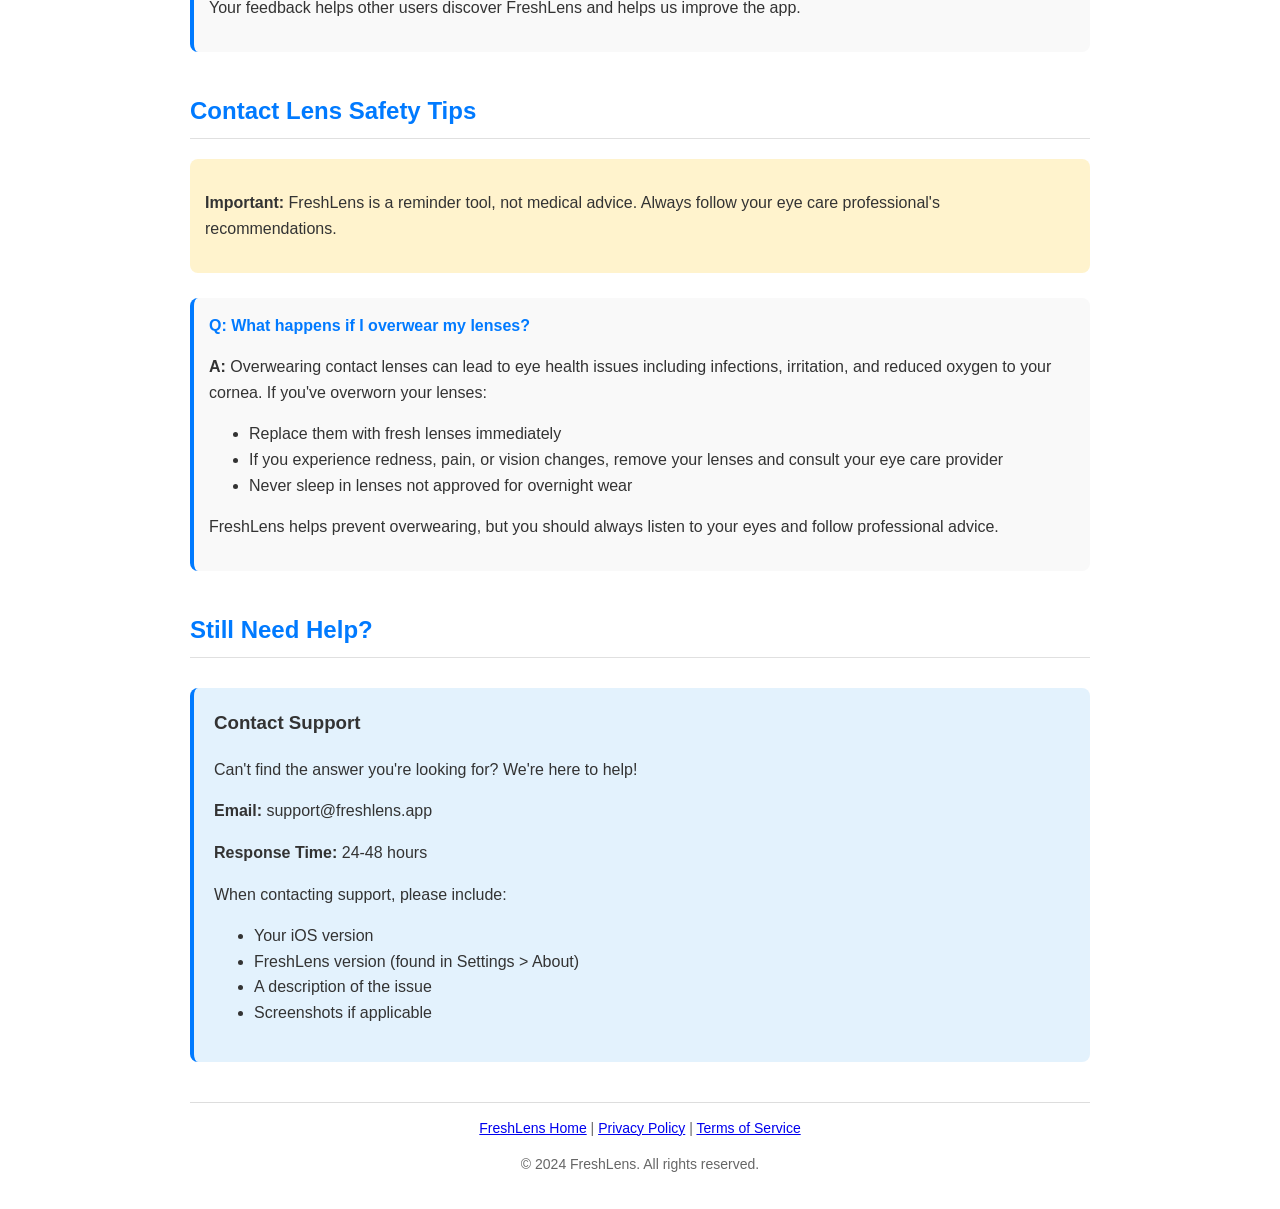
==== commit 2a8e44be: "Sync corrected support + terms copy (stop selling free features as paid) Co-Authored-By: Claude Fabl" ====
--- a/support.html
+++ b/support.html
@@ -151,12 +151,12 @@
     <div class="faq-item">
         <div class="question">Q: I skip days wearing my lenses. Does the app account for this?</div>
         <div class="answer">
-            <p><strong>A:</strong> Currently, FreshLens tracks calendar days from when you started wearing your lenses. If you frequently skip days, we recommend:</p>
-            <ul>
-                <li>Extending your replacement date manually when you skip multiple days</li>
-                <li>Or replacing your lenses based on actual wear days rather than calendar days</li>
-            </ul>
-            <p>Advanced wear-day tracking is planned for a future update. Let us know if this feature is important to you!</p>
+            <p><strong>A:</strong> Yes, and it's free. Turn on <strong>Track wear days</strong> in Settings and FreshLens counts actual wear rather than calendar days — every rest day you log pushes your replacement date out by a day, so a part-time wearer isn't throwing away good lenses.</p>
+            <ul>
+                <li>Log a day from the home screen, the widget, or the nightly check-in notification</li>
+                <li>Your replacement date and reminders adjust automatically</li>
+            </ul>
+            <p>Premium adds the wear-day calendar, where you can review and backfill every day, plus wear insights showing how long your lenses really last.</p>
         </div>
     </div>
 
@@ -182,11 +182,12 @@
             <p><strong>A:</strong> Premium subscription includes:</p>
             <ul>
                 <li><strong>Accessory Tracking:</strong> Track your lens case, cleaning solution, and eye drops with replacement reminders</li>
-                <li><strong>Prescription Storage:</strong> Securely store your full prescription details (power, base curve, diameter, axis, cylinder)</li>
-                <li><strong>Advanced Widgets:</strong> More customization options for your home screen widgets</li>
-                <li><strong>Wear Day Tracking:</strong> Track actual wear days for accurate replacement dates</li>
-                <li><strong>Detailed Statistics:</strong> Adherence tracking, streaks, and replacement history</li>
-            </ul>
+                <li><strong>Prescription Storage:</strong> Securely store your full prescription details (power, base curve, diameter, axis, cylinder), and share a clean copy with your eye doctor</li>
+                <li><strong>Wear-Day Calendar:</strong> Review and backfill every wear and rest day, month by month</li>
+                <li><strong>Wear Insights:</strong> See how long your lenses really last, and your wears per week</li>
+                <li><strong>Detailed Statistics:</strong> Adherence tracking, on-time streaks, and monthly trends</li>
+            </ul>
+            <p>Wear-day tracking itself, the reminders, and the widget are free — Premium adds the calendar and the insights on top.</p>
         </div>
     </div>
 
@@ -417,7 +418,7 @@
         <h3 style="margin-top: 0;">Contact Support</h3>
         <p>Can't find the answer you're looking for? We're here to help!</p>
         <p><strong>Email:</strong> support@freshlens.app</p>
-        <p><strong>Response Time:</strong> 24-48 hours (Premium users get priority support)</p>
+        <p><strong>Response Time:</strong> 24-48 hours</p>
         <p>When contacting support, please include:</p>
         <ul>
             <li>Your iOS version</li>
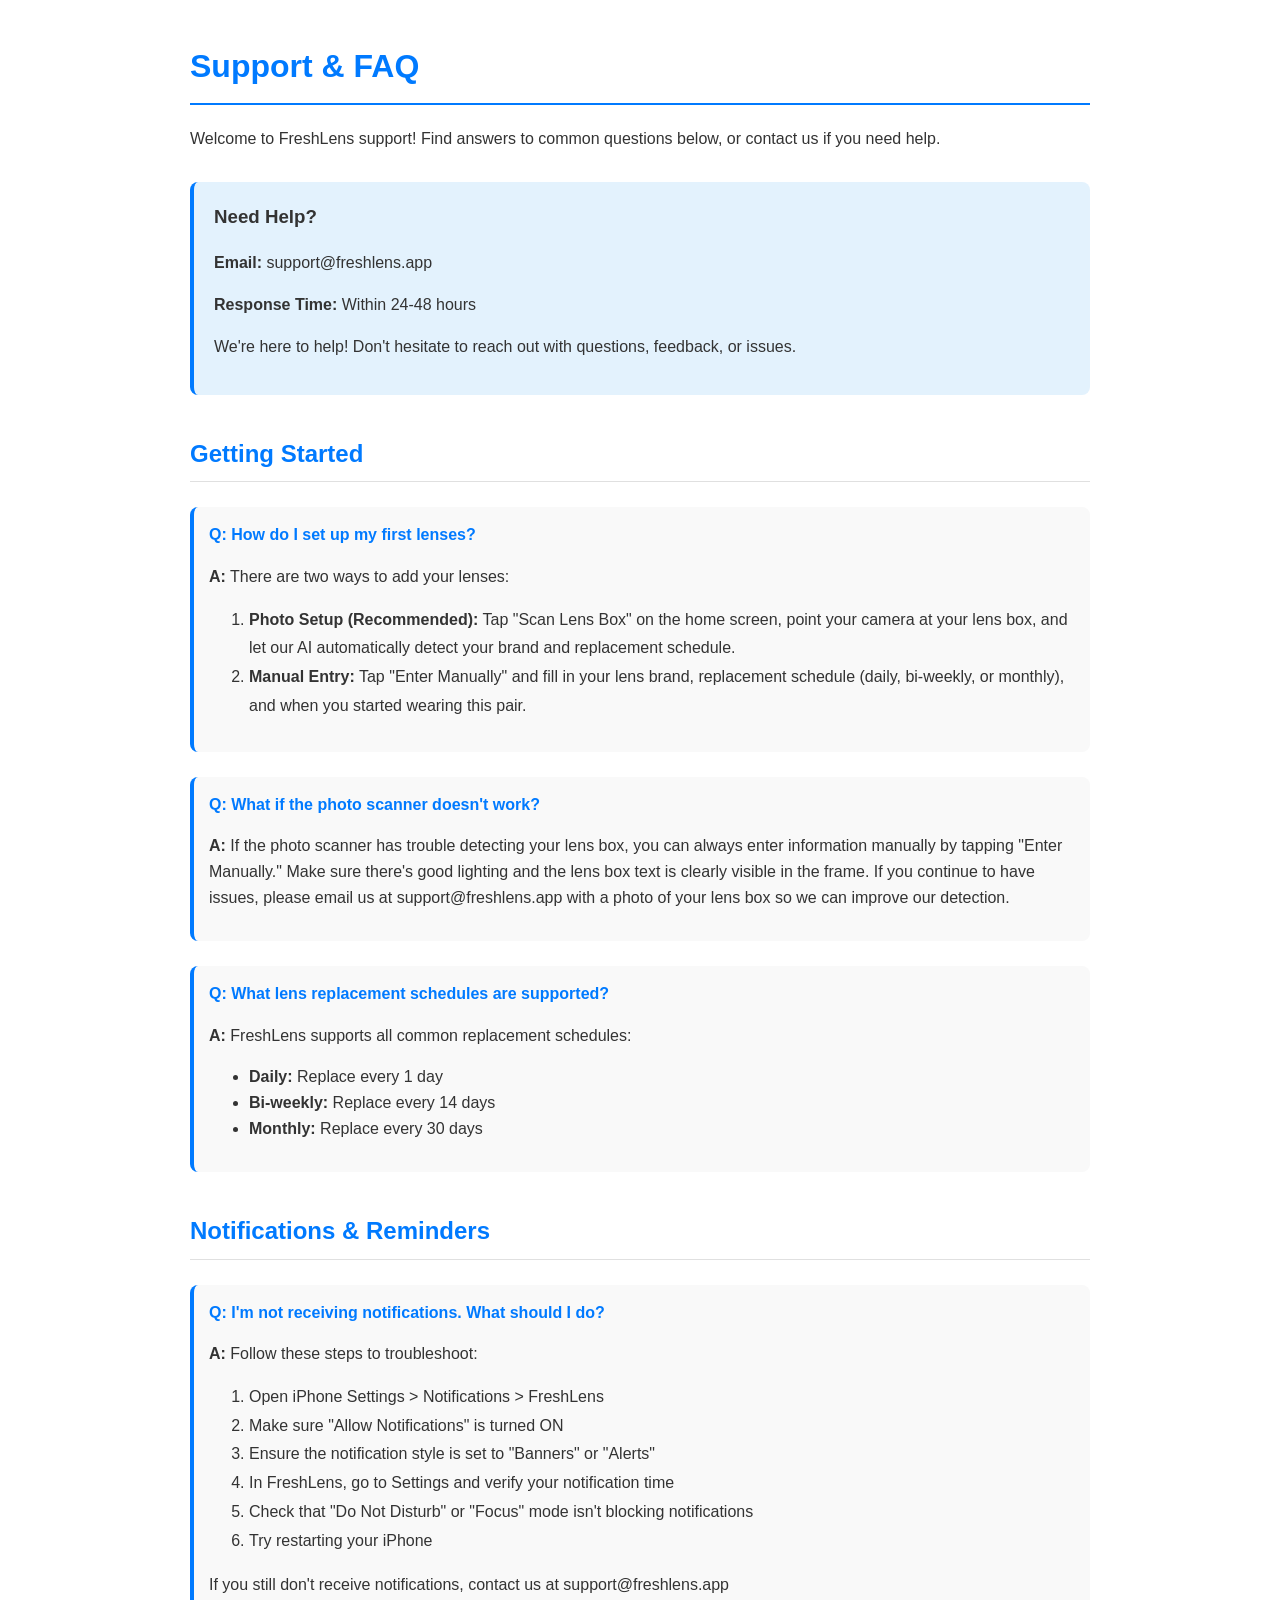
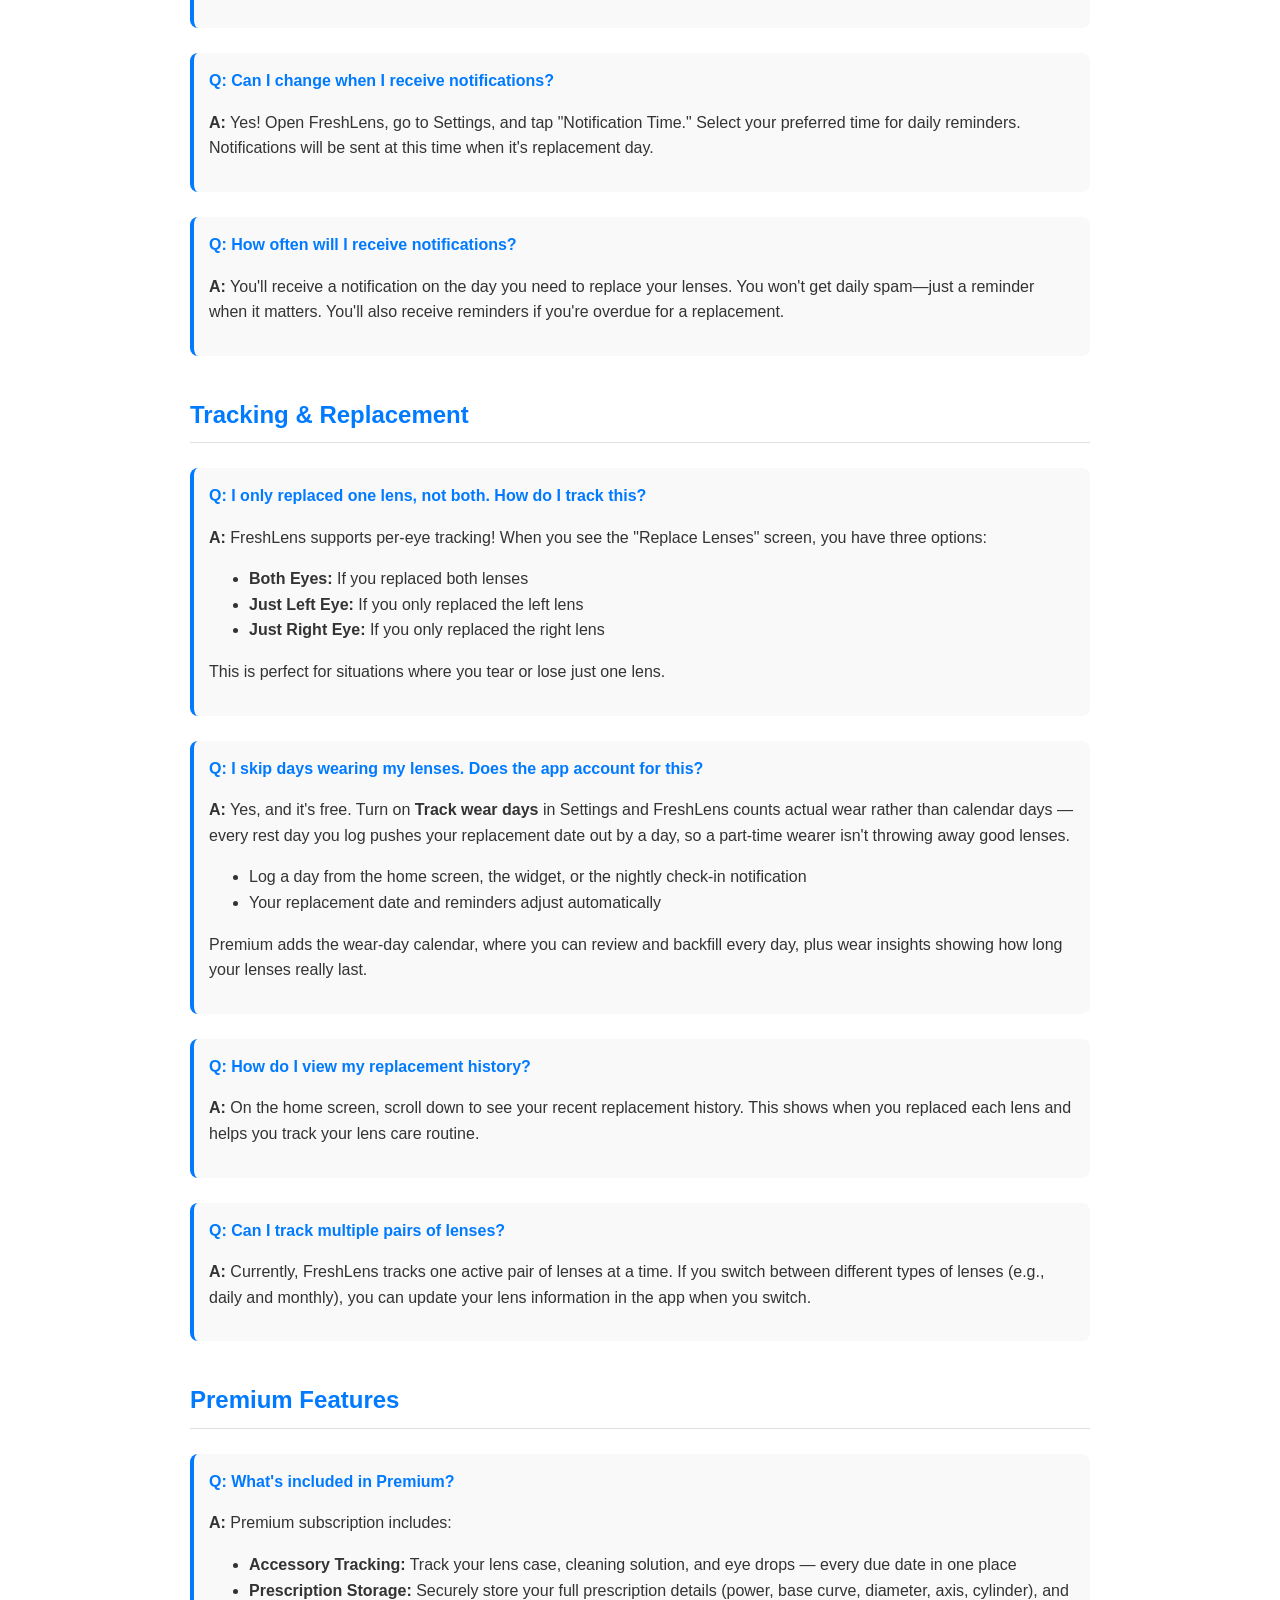
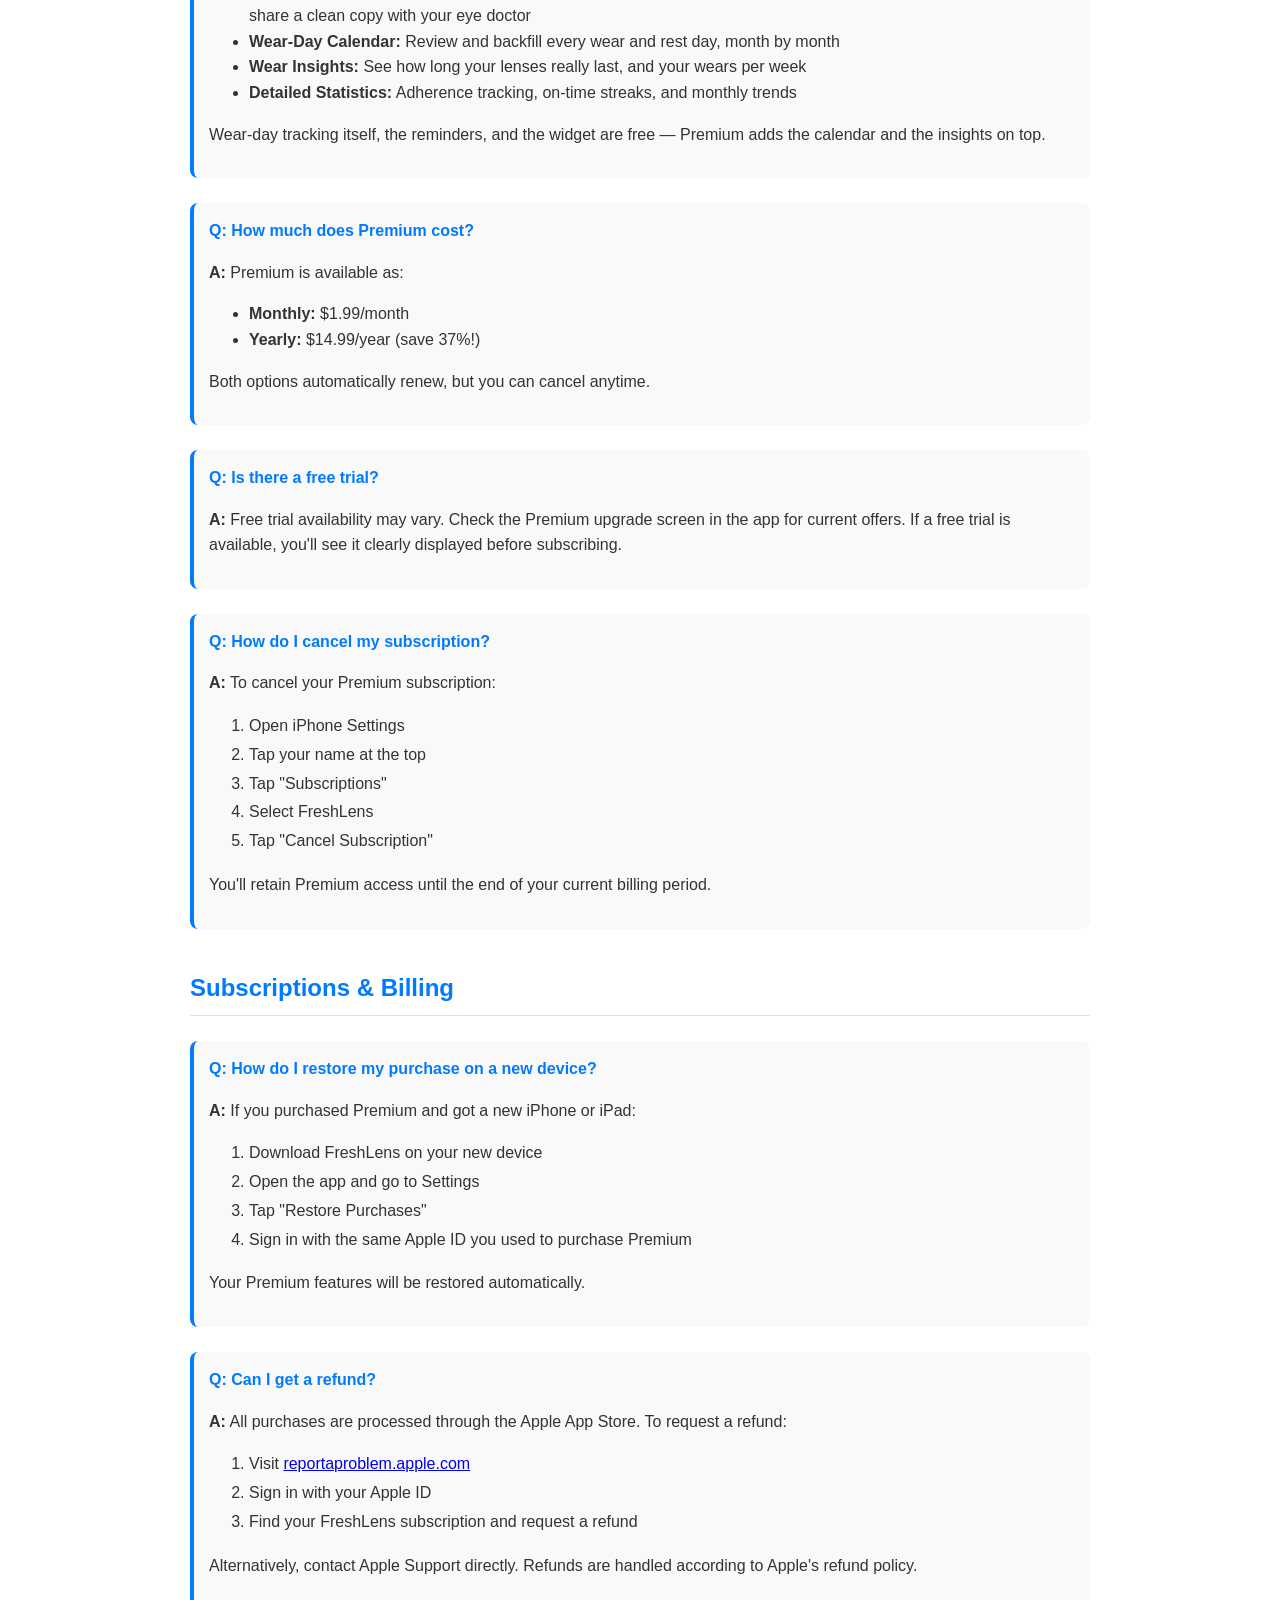
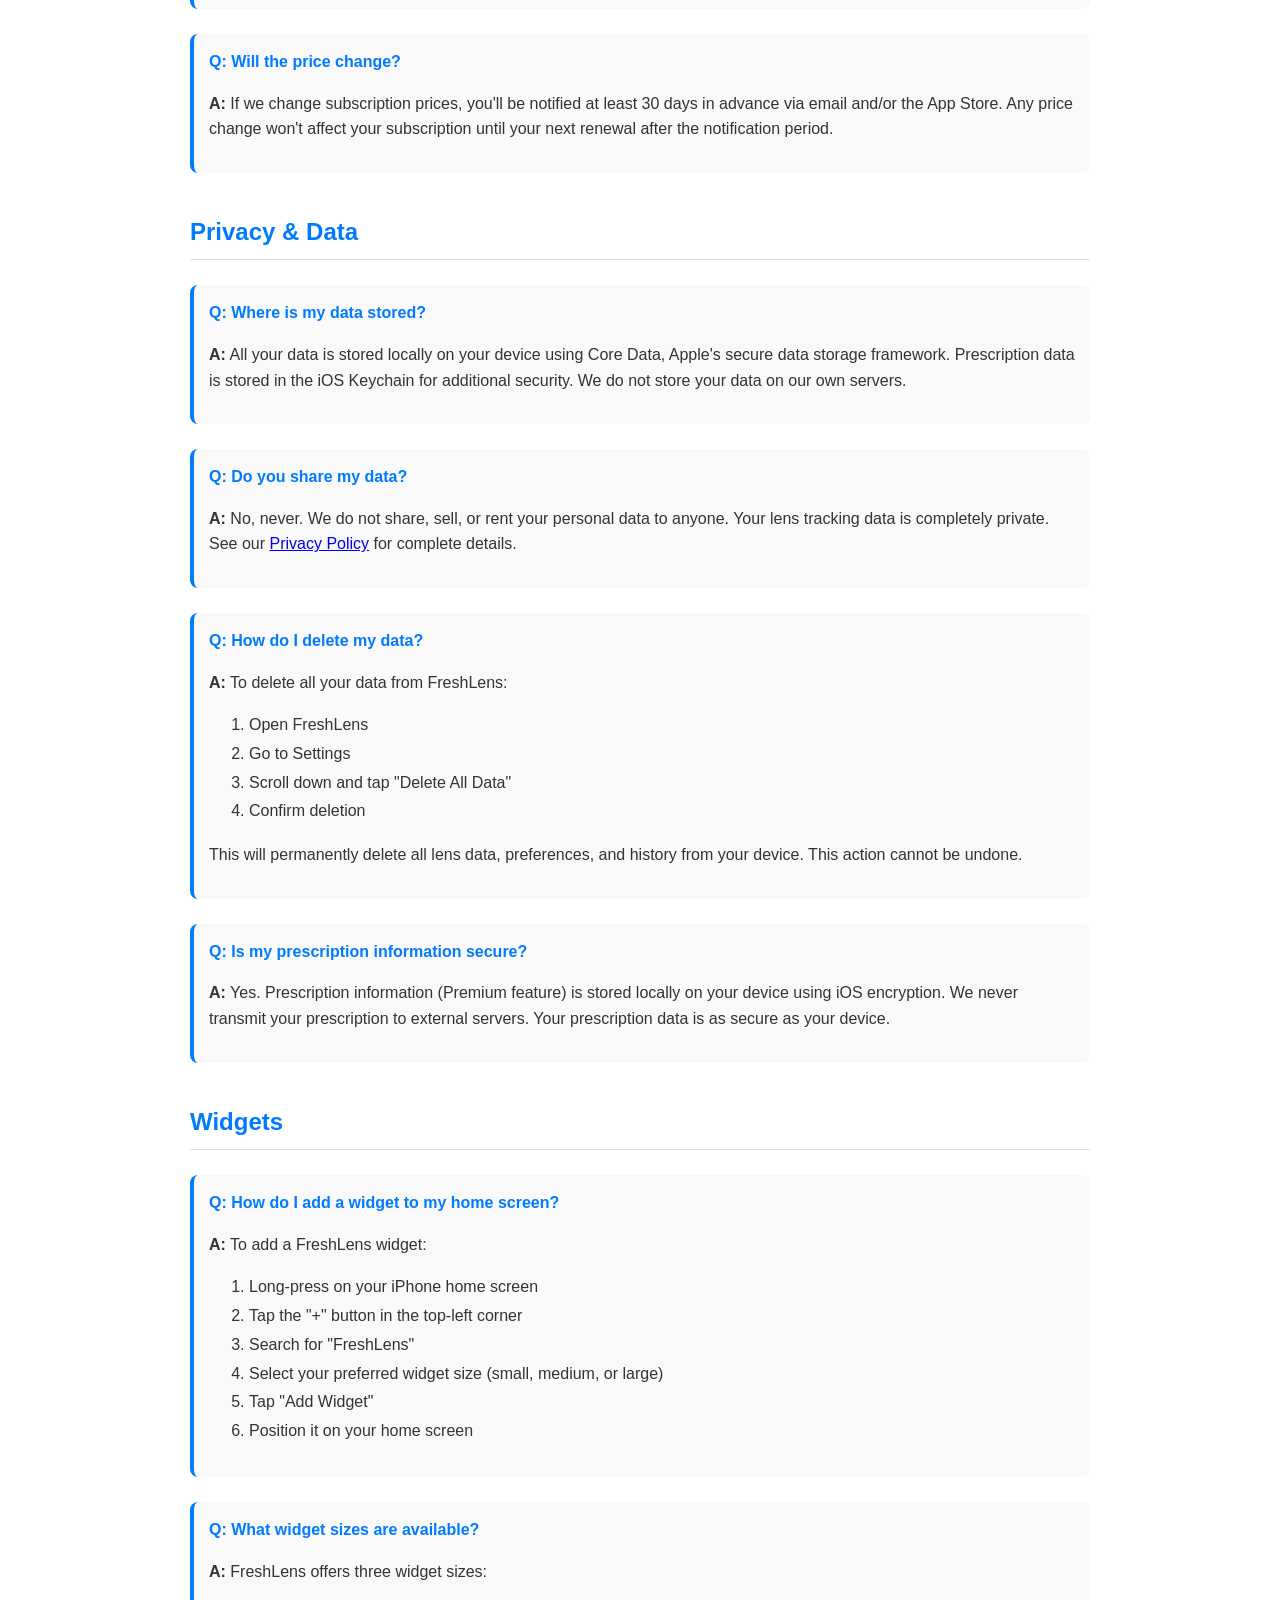
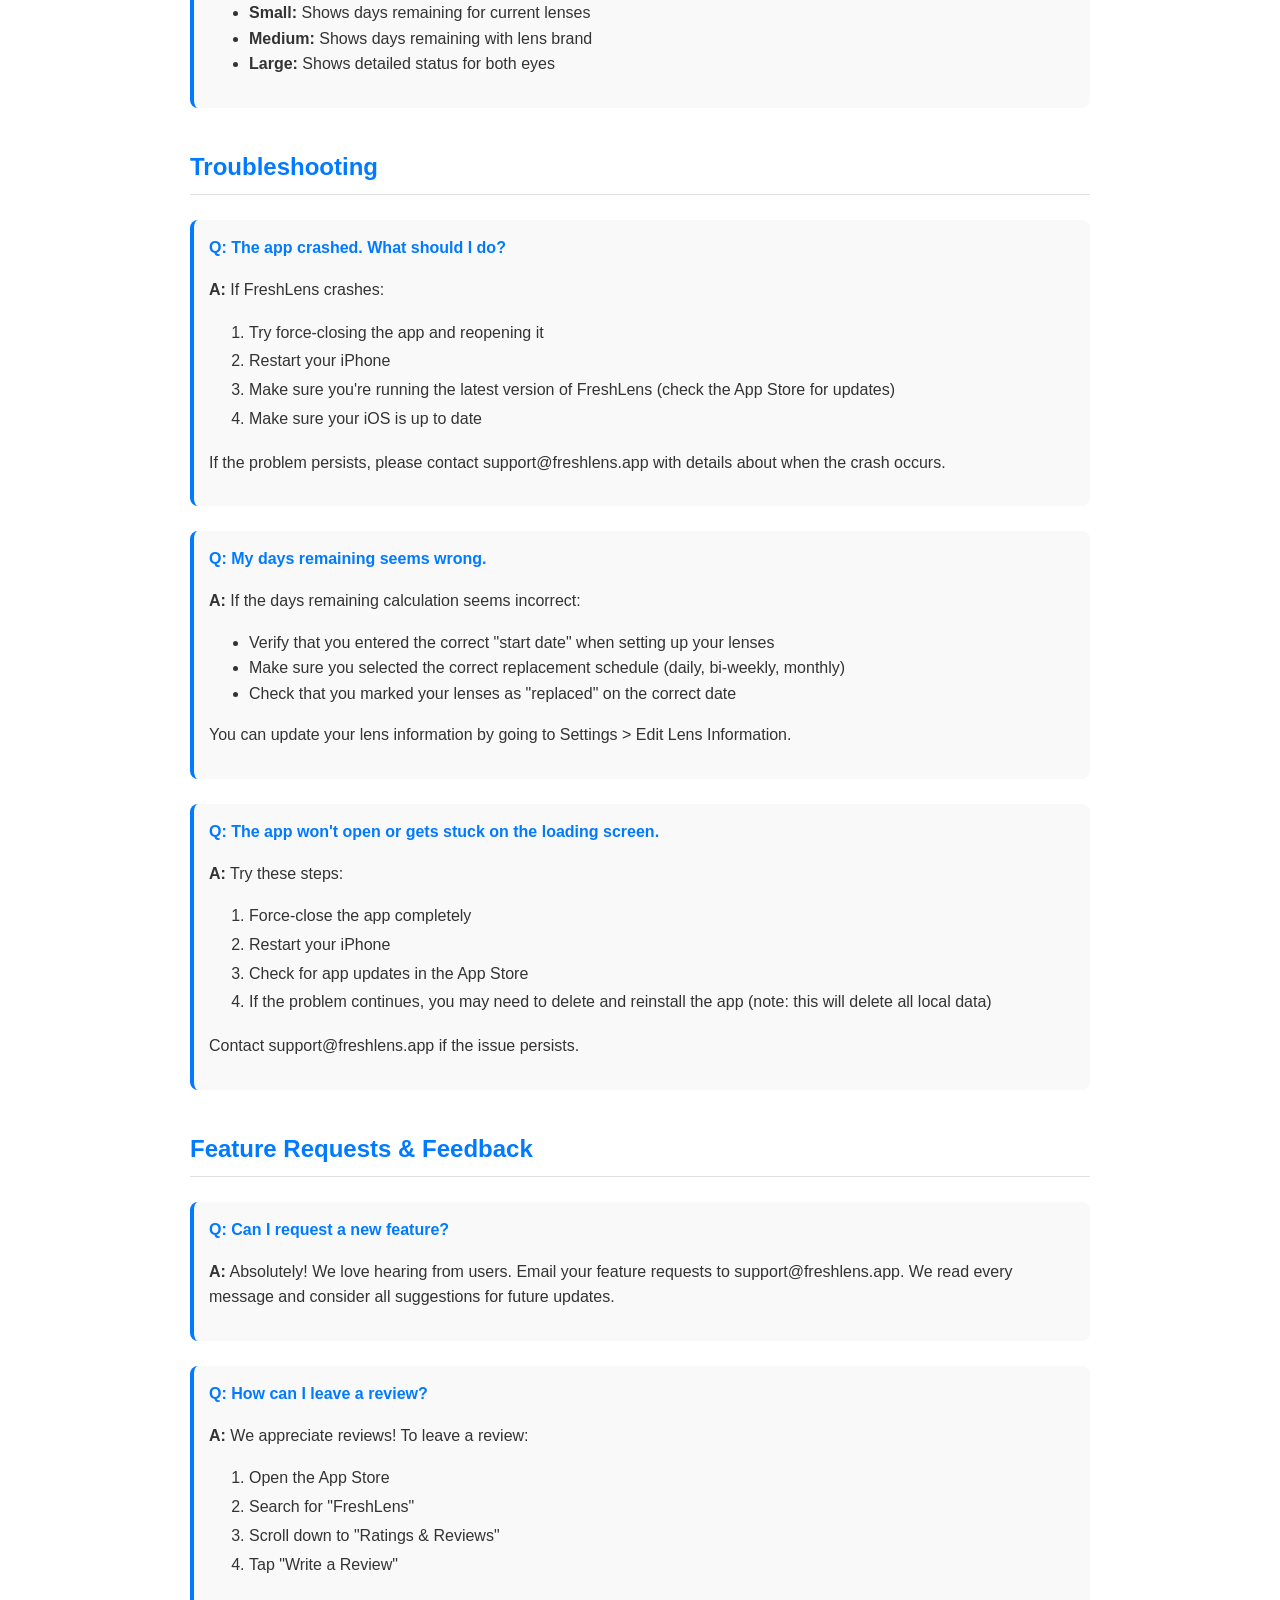
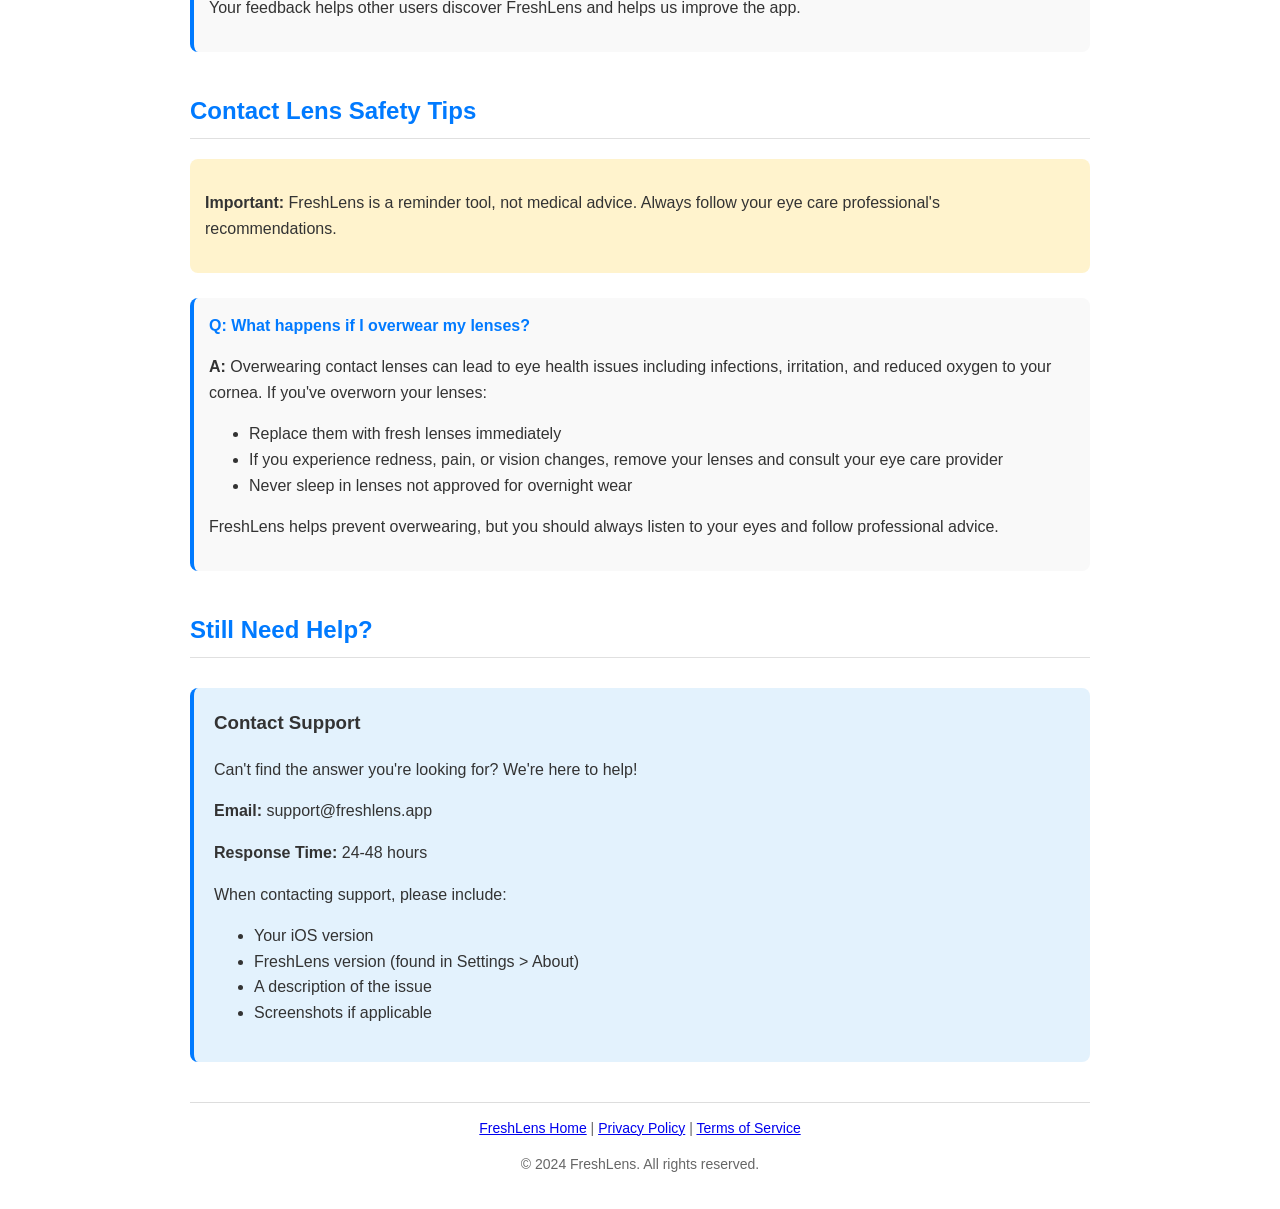
==== commit 345ba3e0: "Remove accessory-reminder claim (feature tracks due dates, no reminders) Co-Authored-By: Claude Fabl" ====
--- a/support.html
+++ b/support.html
@@ -181,7 +181,7 @@
         <div class="answer">
             <p><strong>A:</strong> Premium subscription includes:</p>
             <ul>
-                <li><strong>Accessory Tracking:</strong> Track your lens case, cleaning solution, and eye drops with replacement reminders</li>
+                <li><strong>Accessory Tracking:</strong> Track your lens case, cleaning solution, and eye drops — every due date in one place</li>
                 <li><strong>Prescription Storage:</strong> Securely store your full prescription details (power, base curve, diameter, axis, cylinder), and share a clean copy with your eye doctor</li>
                 <li><strong>Wear-Day Calendar:</strong> Review and backfill every wear and rest day, month by month</li>
                 <li><strong>Wear Insights:</strong> See how long your lenses really last, and your wears per week</li>
